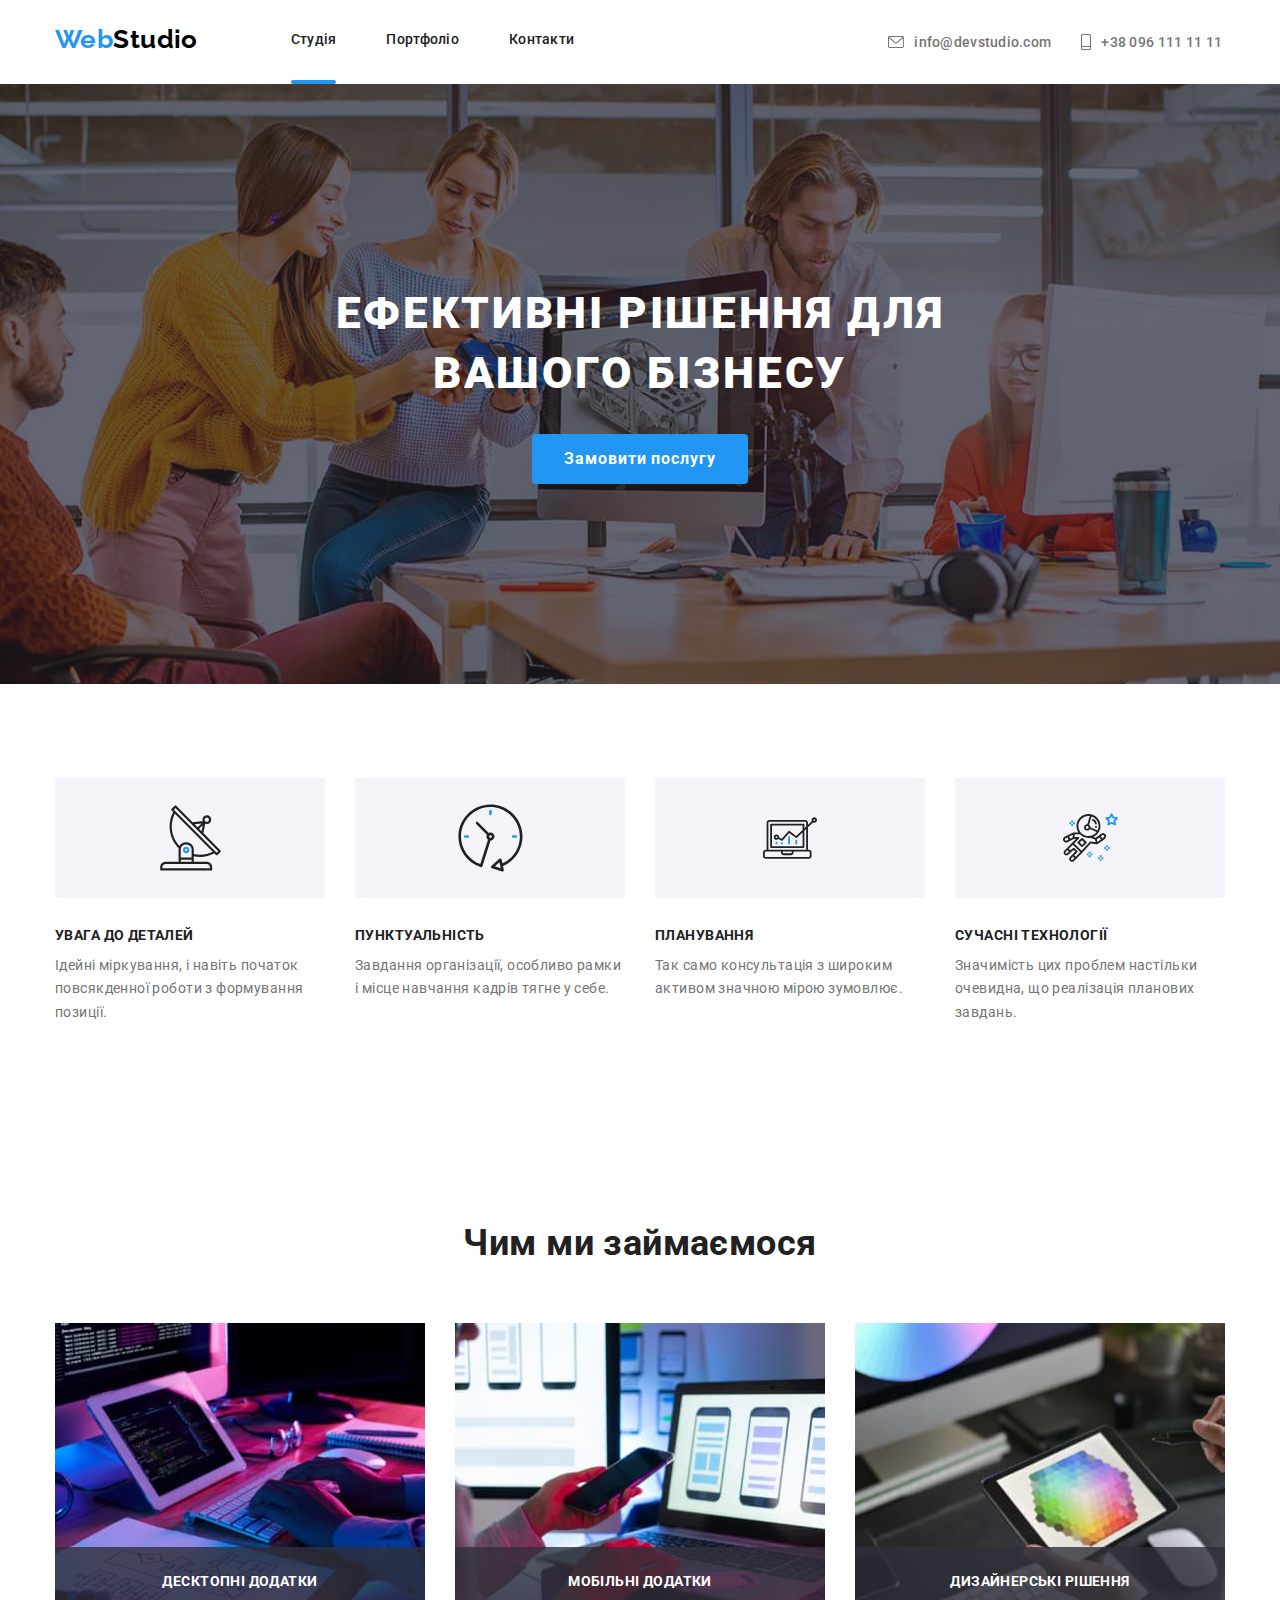
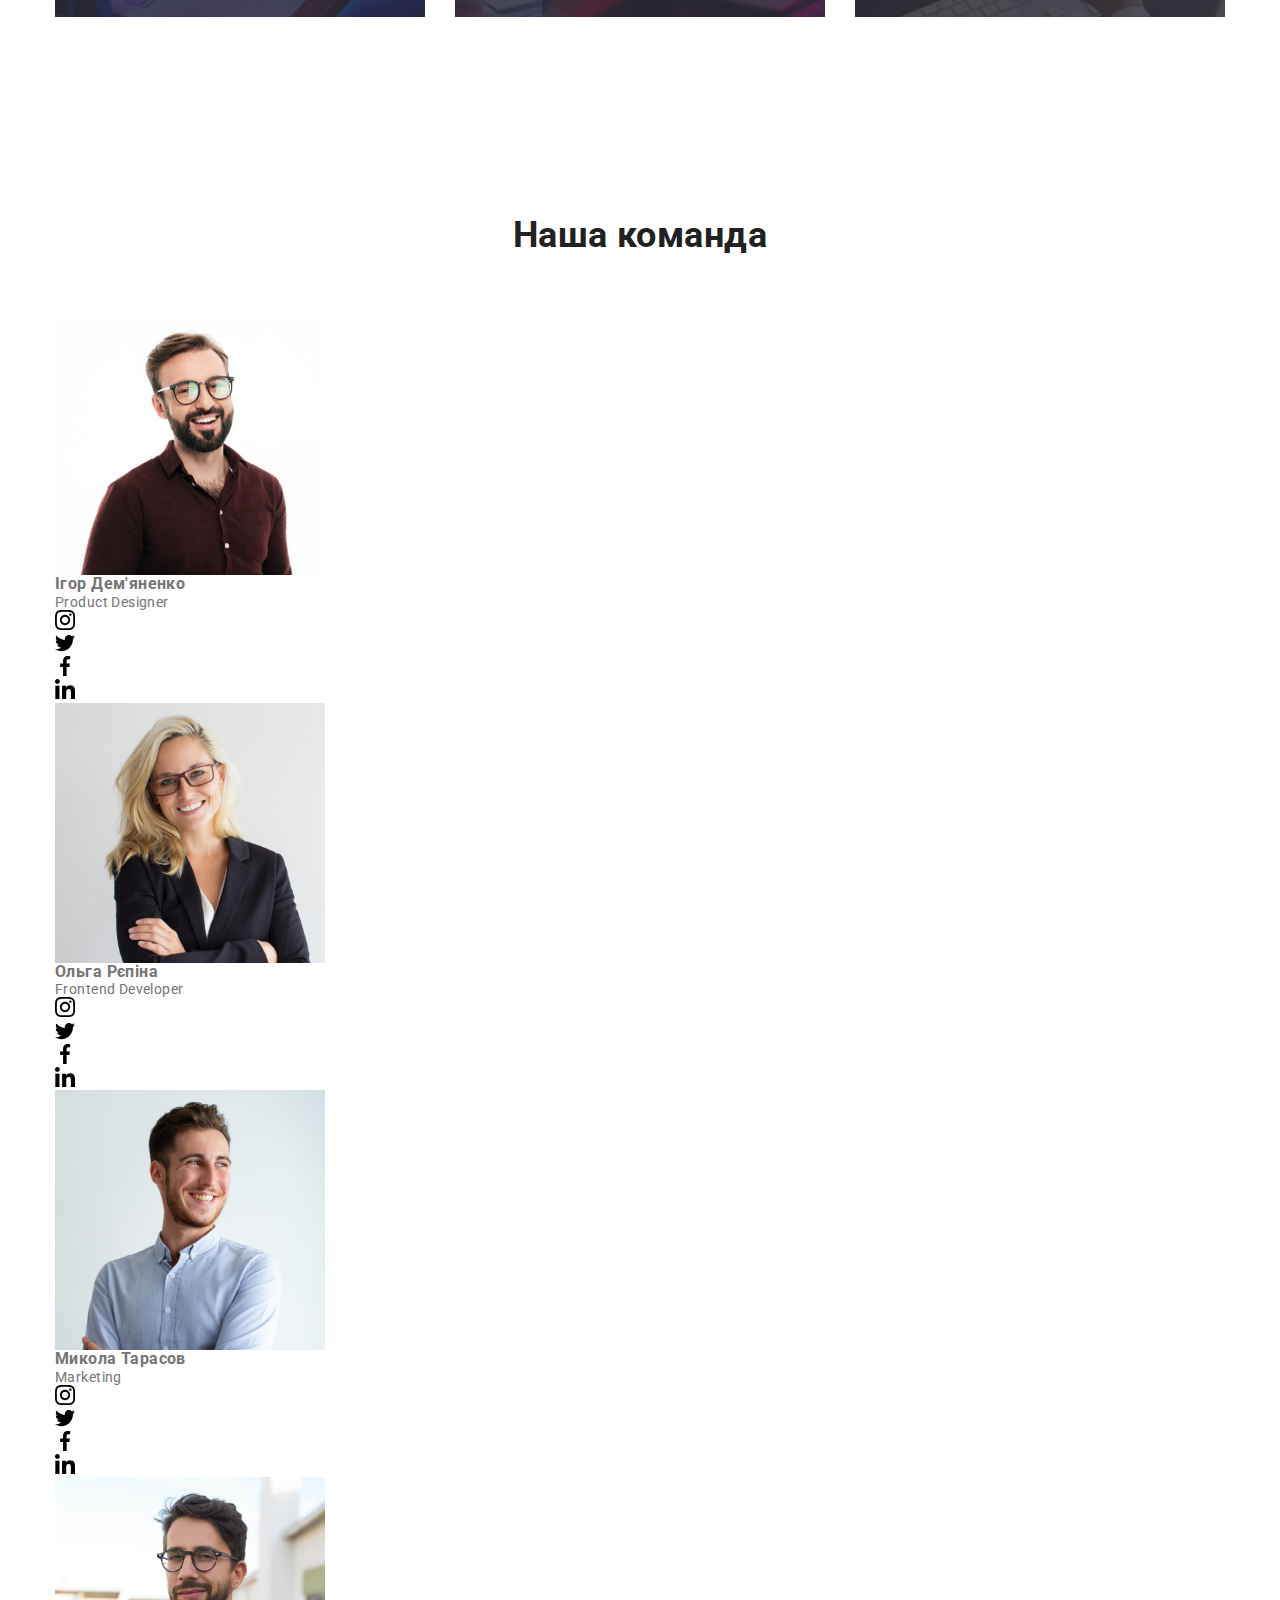
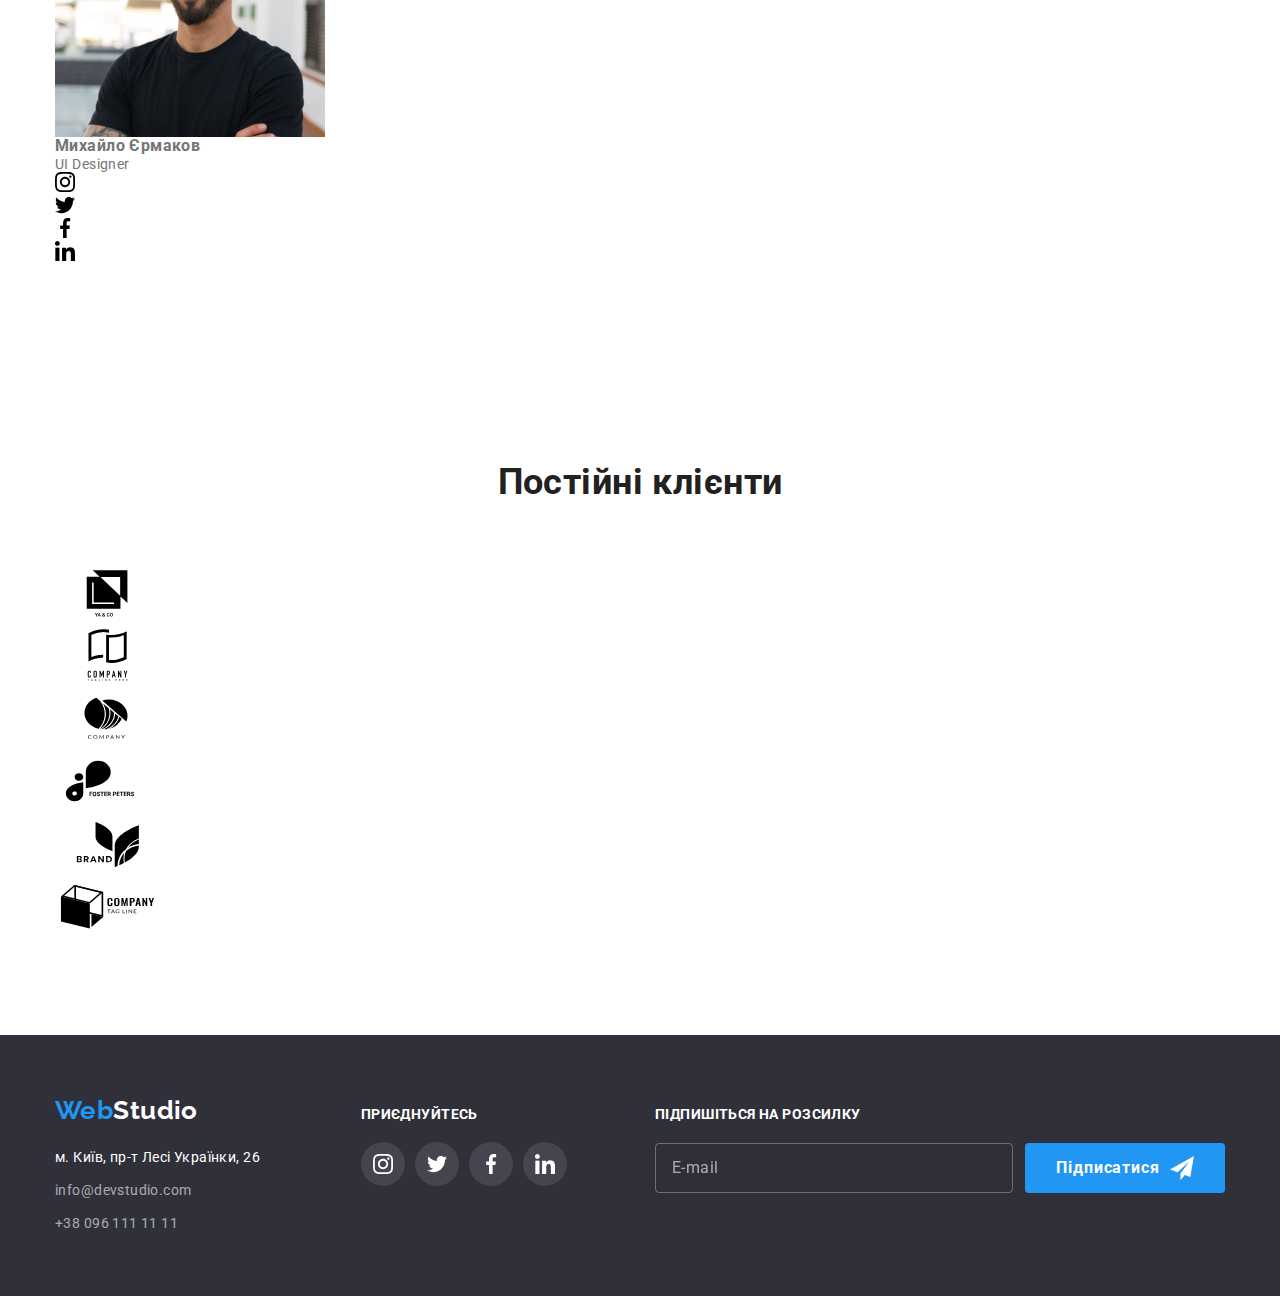
==== index.html @ 581c14e2 "Додає препроцесор" ====
<!DOCTYPE html>
<html lang="uk">
  <head>
    <meta charset="UTF-8" />
    <meta http-equiv="X-UA-Compatible" content="IE=edge" />
    <meta name="viewport" content="width=device-width, initial-scale=1.0" />
    <title>WebStudio</title>
    <link rel="preconnect" href="https://fonts.gstatic.com" crossorigin />
    <link
      href="https://fonts.googleapis.com/css2?family=Raleway:wght@700&family=Roboto:wght@400;500;700;900&display=swap"
      rel="stylesheet"
    />
    <link
      rel="stylesheet"
      href="https://cdnjs.cloudflare.com/ajax/libs/modern-normalize/1.1.0/modern-normalize.min.css"
    />
    <link rel="stylesheet" href="./css/styles.css" />
    <link rel="stylesheet" href="/css/main.min.css" >
  </head>
  <body>
    <header class="header">
      <div class="container header-container">
        <nav class="site-nav">
          <a href="./index.html" class="logo">Web<span class="logo-studio">Studio</span> </a>
          <ul class="site-nav-list">
            <li class="site-nav-item box-studio">
              <a href="./index.html" class="link nav-link current">Студія</a>
            </li>
            <li class="site-nav-item">
              <a href="./portfolio.html" class="link nav-link"> Портфоліо </a>
            </li>
            <li class="site-nav-item">
              <a href="" class="link nav-link"> Контакти </a>
            </li>
          </ul>
        </nav>
        <div class="contacts">
          <a href="mailto:nfo@devstudio.com" class="link contacts-link">
            <svg class="contacts-icon" width="16" height="12">
              <use href="./img/symbol-defs.svg#icon-envelope"></use>
            </svg>
            info@devstudio.com
          </a>

          <a href="tel:+380961111111" class="link contacts-link">
            <svg class="contacts-icon" width="10" height="16">
              <use href="./img/symbol-defs.svg#icon-Vector"></use>
            </svg>
            +38 096 111 11 11
          </a>
        </div>
      </div>
    </header>
    <main>
      <!-- Головна інформація -->

      <section class="hero">
        <div class="container">
          <h1 class="hero-title">Ефективні рішення для вашого бізнесу</h1>
          <button class="hero-button" data-modal-open type="button">Замовити послугу</button>
        </div>
        <!-- Наші цінності -->
      </section>

      <section class="section">
        <div class="container">
          <h2 class="visually-hidden">Наші цінності</h2>
          <ul class="values-list">
            <li class="values-item">
              <div class="values-fon">
                <svg class="values-icon" width="65" height="70">
                  <use href="./img/symbol-defs.svg#icon-antenna"></use>
                </svg>
              </div>
              <h3 class="section-title-values">УВАГА ДО ДЕТАЛЕЙ</h3>
              <p class="section-text-values">
                Ідейні міркування, і навіть початок повсякденної роботи з формування позиції.
              </p>
            </li>

            <li class="values-item">
              <div class="values-fon">
                <svg class="values-icon" width="67" height="70">
                  <use href="./img/symbol-defs.svg#icon-clock"></use>
                </svg>
              </div>
              <h3 class="section-title-values">ПУНКТУАЛЬНІСТЬ</h3>
              <p class="section-text-values">
                Завдання організації, особливо рамки і місце навчання кадрів тягне у себе.
              </p>
            </li>

            <li class="values-item">
              <div class="values-fon">
                <svg class="values-icon" width="70" height="54">
                  <use href="./img/symbol-defs.svg#icon-diagram"></use>
                </svg>
              </div>

              <h3 class="section-title-values">ПЛАНУВАННЯ</h3>
              <p class="section-text-values">
                Так само консультація з широким активом значною мірою зумовлює.
              </p>
            </li>
            <li class="values-item">
              <div class="values-fon">
                <svg class="values-icon" width="55" height="67">
                  <use href="./img/symbol-defs.svg#icon-astronaut"></use>
                </svg>
              </div>
              <h3 class="section-title-values">СУЧАСНІ ТЕХНОЛОГІЇ</h3>
              <p class="section-text-values">
                Значимість цих проблем настільки очевидна, що реалізація планових завдань.
              </p>
            </li>
          </ul>
        </div>

        <!-- Чим ми займаємось -->
      </section>
      <section class="section section-projects">
        <div class="container">
          <h2 class="section-title">Чим ми займаємося</h2>
          <ul class="list projects-list">
            <li class="projects-item">
              <div class="box-projects">
                <img src="./img/websites.jpg" alt="Створення веб сайтів" width="370" height="294" />

                <p class="box-item">Десктопні додатки</p>
              </div>
            </li>
            <li class="projects-item box-mobil-list">
              <div class="box-projects">
                <img
                  src="./img/applications.jpg"
                  alt="Створення мобільних додатків"
                  width="370"
                  height="294"
                />
                <p class="box-item">Мобільні додатки</p>
              </div>
            </li>
            <li class="projects-item">
              <div class="box-projects">
                <img src="./img/games.jpg" alt="Створення ігор" width="370" height="294" />

                <p class="box-item">Дизайнерські рішення</p>
              </div>
            </li>
          </ul>
        </div>
      </section>
      <!-- Наша команда -->
      <section class="section section-people">
        <div class="container">
          <h2 class="section-title">Наша команда</h2>
          <ul class="people-list">
            <li class="people-item">
              <img src="./img/id.jpg" alt="Ігор Дем'яненко" width="270" height="260" />
              <div class="people">
                <h3 class="section-people-title">Ігор Дем'яненко</h3>
                <p lang="en" class="section-people-text">Product Designer</p>
                <ul class="people-soc-list">
                  <li class="people-soc-item">
                    <a class="people-soc-link" href="">
                      <svg class="people-soc-icon" width="20" height="20">
                        <use href="./img/symbol-defs.svg#icon-instagram"></use>
                      </svg>
                    </a>
                  </li>
                  <li class="people-soc-item">
                    <a class="people-soc-link" href="">
                      <svg class="people-soc-icon" width="20" height="20">
                        <use href="./img/symbol-defs.svg#icon-twitter"></use>
                      </svg>
                    </a>
                  </li>
                  <li class="people-soc-item">
                    <a class="people-soc-link" href="">
                      <svg class="people-soc-icon" width="20" height="20">
                        <use href="./img/symbol-defs.svg#icon-facebook"></use>
                      </svg>
                    </a>
                  </li>
                  <li class="people-soc-item">
                    <a class="people-soc-link" href="">
                      <svg class="people-soc-icon" width="20" height="20">
                        <use href="./img/symbol-defs.svg#icon-linkedin"></use>
                      </svg>
                    </a>
                  </li>
                </ul>
              </div>
            </li>
            <li class="people-item">
              <img src="./img/or.jpg" alt="Ольга Рєпіна" width="270" height="260" />
              <div class="people">
                <h3 class="section-people-title">Ольга Рєпіна</h3>
                <p lang="en" class="section-people-text">Frontend Developer</p>
                <ul class="people-soc-list">
                  <li class="people-soc-item">
                    <a class="people-soc-link" href="">
                      <svg class="people-soc-icon" width="20" height="20">
                        <use href="./img/symbol-defs.svg#icon-instagram"></use>
                      </svg>
                    </a>
                  </li>
                  <li class="people-soc-item">
                    <a class="people-soc-link" href="">
                      <svg class="people-soc-icon" width="20" height="20">
                        <use href="./img/symbol-defs.svg#icon-twitter"></use>
                      </svg>
                    </a>
                  </li>
                  <li class="people-soc-item">
                    <a class="people-soc-link" href="">
                      <svg class="people-soc-icon" width="20" height="20">
                        <use href="./img/symbol-defs.svg#icon-facebook"></use>
                      </svg>
                    </a>
                  </li>
                  <li class="people-soc-item">
                    <a class="people-soc-link" href="">
                      <svg class="people-soc-icon" width="20" height="20">
                        <use href="./img/symbol-defs.svg#icon-linkedin"></use>
                      </svg>
                    </a>
                  </li>
                </ul>
              </div>
            </li>
            <li class="people-item">
              <img src="./img/mt.jpg" alt=" Микола Тарасов" width="270" height="260" />

              <div class="people">
                <h3 class="section-people-title">Микола Тарасов</h3>

                <p lang="en" class="section-people-text">Marketing</p>
                <ul class="people-soc-list">
                  <li class="people-soc-item">
                    <a class="people-soc-link" href="">
                      <svg class="people-soc-icon" width="20" height="20">
                        <use href="./img/symbol-defs.svg#icon-instagram"></use>
                      </svg>
                    </a>
                  </li>
                  <li class="people-soc-item">
                    <a class="people-soc-link" href="">
                      <svg class="people-soc-icon" width="20" height="20">
                        <use href="./img/symbol-defs.svg#icon-twitter"></use>
                      </svg>
                    </a>
                  </li>
                  <li class="people-soc-item">
                    <a class="people-soc-link" href="">
                      <svg class="people-soc-icon" width="20" height="20">
                        <use href="./img/symbol-defs.svg#icon-facebook"></use>
                      </svg>
                    </a>
                  </li>
                  <li class="people-soc-item">
                    <a class="people-soc-link" href="">
                      <svg class="people-soc-icon" width="20" height="20">
                        <use href="./img/symbol-defs.svg#icon-linkedin"></use>
                      </svg>
                    </a>
                  </li>
                </ul>
              </div>
            </li>
            <li class="people-item">
              <img src="./img/me.jpg" alt="Михайло Єрмаков" width="270" height="260" />

              <div class="people">
                <h3 class="section-people-title">Михайло Єрмаков</h3>
                <p lang="en" class="section-people-text">UI Designer</p>
                <ul class="people-soc-list">
                  <li class="people-soc-item">
                    <a class="people-soc-link" href="">
                      <svg class="people-soc-icon" width="20" height="20">
                        <use href="./img/symbol-defs.svg#icon-instagram"></use>
                      </svg>
                    </a>
                  </li>
                  <li class="people-soc-item">
                    <a class="people-soc-link" href="">
                      <svg class="people-soc-icon" width="20" height="20">
                        <use href="./img/symbol-defs.svg#icon-twitter"></use>
                      </svg>
                    </a>
                  </li>
                  <li class="people-soc-item">
                    <a class="people-soc-link" href="">
                      <svg class="people-soc-icon" width="20" height="20">
                        <use href="./img/symbol-defs.svg#icon-facebook"></use>
                      </svg>
                    </a>
                  </li>
                  <li class="people-soc-item">
                    <a class="people-soc-link" href="">
                      <svg class="people-soc-icon" width="20" height="20">
                        <use href="./img/symbol-defs.svg#icon-linkedin"></use>
                      </svg>
                    </a>
                  </li>
                </ul>
              </div>
            </li>
          </ul>
        </div>
      </section>
      <!-- Постійні клієнти -->
      <section class="section">
        <div class="container">
          <h2 class="section-title">Постійні клієнти</h2>
          <ul class="clients-list">
            <li class="clients-item">
              <a class="clients-link" href="">
                <svg class="clients-icon" width="106" height="60">
                  <use href="./img/symbol-defs.svg#icon-Logo1"></use>
                </svg>
              </a>
            </li>
            <li class="clients-item">
              <a class="clients-link" href="">
                <svg class="clients-icon" width="106" height="60">
                  <use href="./img/symbol-defs.svg#icon-Logo2"></use>
                </svg>
              </a>
            </li>
            <li>
              <a class="clients-link" href="">
                <svg class="clients-icon" width="106" height="60">
                  <use href="./img/symbol-defs.svg#icon-Logo3"></use>
                </svg>
              </a>
            </li>
            <li class="clients-item">
              <a class="clients-link" href="">
                <svg class="clients-icon" width="106" height="60">
                  <use href="./img/symbol-defs.svg#icon-Logo4"></use>
                </svg>
              </a>
            </li>
            <li class="clients-item">
              <a class="clients-link" href="">
                <svg class="clients-icon" width="106" height="60">
                  <use href="./img/symbol-defs.svg#icon-Logo5"></use>
                </svg>
              </a>
            </li>
            <li class="clients-item">
              <a class="clients-link" href="">
                <svg class="clients-icon" width="106" height="60">
                  <use href="./img/symbol-defs.svg#icon-Logo6"></use>
                </svg>
              </a>
            </li>
          </ul>
        </div>
      </section>
    </main>
    <!-- Footer -->
    <footer class="footer">
      <div class="container footer-container">
        <div>
          <a href="./index.html" class="logo">Web<span class="logo-studio-footer">Studio</span> </a>
          <address>
            <ul class="footer-list">
              <li class="footer-item">
                <a
                  href="https://goo.gl/maps/mxEAeYwfuTcGivA26"
                  target="_blank"
                  rel="noopener nofollow"
                  class="link-address"
                >
                  м. Київ, пр-т Лесі Українки, 26
                </a>
              </li>
              <li class="footer-contacts footer-item">
                <a href="mailto:nfo@devstudio.com" class="link-contacts"> info@devstudio.com </a>
              </li>

              <li class="footer-item">
                <a href="tel:+380961111111" class="link-contacts"> +38 096 111 11 11</a>
              </li>
            </ul>
          </address>
        </div>
        <div class="footer-soc-container">
          <p class="foter-soc-title">приєднуйтесь</p>
          <ul class="footer-soc-list">
            <li class="footer-soc-item">
              <a class="footer-soc-link" href="">
                <svg class="footer-soc-icon" width="20" height="20">
                  <use href="./img/symbol-defs.svg#icon-instagram"></use>
                </svg>
              </a>
            </li>
            <li class="footer-soc-item">
              <a class="footer-soc-link" href="">
                <svg class="footer-soc-icon" width="20" height="20">
                  <use href="./img/symbol-defs.svg#icon-twitter"></use>
                </svg>
              </a>
            </li>
            <li class="footer-soc-item">
              <a class="footer-soc-link" href="">
                <svg class="footer-soc-icon" width="20" height="20">
                  <use href="./img/symbol-defs.svg#icon-facebook"></use>
                </svg>
              </a>
            </li>
            <li class="footer-soc-item">
              <a class="footer-soc-link" href="">
                <svg class="footer-soc-icon" width="20" height="20">
                  <use href="./img/symbol-defs.svg#icon-linkedin"></use>
                </svg>
              </a>
            </li>
          </ul>
        </div>
        <div class="subscription-box">
          <p class="subscription-item">Підпишіться на розсилку</p>

          <form class="online-form">
            <input
              type="text"
              class="online-input colortext"
              name="subscription"
              placeholder="E-mail"
              required
            />
            <button type="submit" class="online-btn">
              Підписатися
              <svg class="subscription-icone" width="24" height="24">
                <use href="./img/symbol-defs.svg#icon-send"></use>
              </svg>
            </button>
          </form>
        </div>
      </div>
    </footer>
    <!-- Модальне вікно -->
    <div class="backdrop is-hidden" data-modal>
      <div class="modal">
        <p class="modal-titel">Залиште свої дані, ми вам передзвонимо</p>
        <button type="button" class="modal-btn" data-modal-close>
          <svg class="modal-icone" width="18" height="18">
            <use href="./img/symbol-defs.svg#icon-close"></use>
          </svg>
        </button>

        <form class="form">
          <div class="form-field">
            <label for="name" class="form-lable"> Ім'я</label>
            <div class="input-wrap">
              <input type="text" class="form-input" name="name" id="name" required />
              <svg class="form-icone" width="18" height="18">
                <use href="./img/symbol-defs.svg#icon-person-black"></use>
              </svg>
            </div>
          </div>
          <div class="form-field">
            <label for="tel" class="form-lable"> Телефон</label>
            <div class="input-wrap">
              <input type="tel" class="form-input" name="tel" id="tel" required />
              <svg class="form-icone" width="18" height="18">
                <use href="./img/symbol-defs.svg#icon-phone-black"></use>
              </svg>
            </div>
          </div>
          <div class="form-field">
            <label for="email" class="form-lable"> Пошта </label>
            <div class="input-wrap">
              <svg class="form-icone" width="18" height="18">
                <use href="./img/symbol-defs.svg#icon-email-black-18dp"></use>
              </svg>
              <input type="email" class="form-input" name="email" id="email" required />
            </div>
          </div>
          <div class="form-field form-comment">
            <label for="comment" class="form-lable"> Коментар</label>
            <textarea name="comment" placeholder="Введіть текст" class="text-box"></textarea>
          </div>

          <div class="checkbox-consent">
            <input
              type="checkbox"
              name=" "
              value="true"
              id="mailing-list"
              class="input-chek visually-hidden"
              required
            />

            <label for="mailing-list" class="chek-text">
              <span>
                <svg width="18" height="18">
                  <use href="./img/symbol-defs.svg#icon-chek"></use>
                </svg>
              </span>
              <p>
                Погоджуюся з розсилкою та приймаю
                <a href="" class="agreement-link"> Умови договору </a>
              </p>
              <p></p
            ></label>
          </div>
          <button type="submit" class="send-button">Відправити</button>
        </form>
      </div>
    </div>
    <script src="./js/modal.js"></script>
  </body>
</html>
---- css/styles.css ----
/* Колір основного тексту  #757575  */
/* Додатковий колір  тексту #212121 */
/* Білий #FFFFFF */
/* Акцент #2196F3 */
/* Додатковий колір фона  #2F303A*/
/*  */
:root {
  --primary-text-color: #757575;
  --title-text-color: #212121;
  --accent-text-color: #2196f3;
  --hero-text-color: #ffffff;
  --logo-studio-color: #000000;
  --primary-font-family: Roboto, sans-serif;
  --footer-contacts-color: rgba(255, 255, 255, 0.6);
  --logo-font-family: Raleway, sans-serif;
  --primery-background-color: #ffffff;
  --additional-background-color: #f5f4fa;
  --accent-background-color: #2f303a;
  --button-hero-background-color: #2196f3;
  --button-hero-focus-color: #188ceb;
  --button-background-color: #f5f4fa;
  --header-border-color: #ececec;
  --card-border-color: #eeeeee;
  --soc-link-color: #afb1b8;
  --clients-border: #afb1b8;
  --box-projects-color: rgba(47, 48, 58, 0.8);
  --modal-btn-border: rgba(0, 0, 0, 0.1);
  --time-function: 250ms cubic-bezier(0.4, 0, 0.2, 1);
}

p,
h1,
h2,
h3,
h4,
h5,
h6 {
  margin: 0px;
}

ul {
  margin: 0px;
  padding-left: 0px;
  list-style: none;
  color: inherit;
}
a {
  text-decoration: none;
}
button {
  cursor: pointer;
  display: block;
}
address {
  font-style: normal;
  margin-top: 20px;
}
body {
  background-color: var(--primery-background-color);
  color: var(--primary-text-color);
  font-family: var(--primary-font-family);
  font-size: 14px;
  letter-spacing: 0.03em;
}
img {
  max-width: 100%;
  display: block;
  height: auto;
  border-width: 0px;
}
.link {
  display: block;
  text-decoration: none;
}

.visually-hidden {
  position: absolute;
  white-space: nowrap;
  width: 1px;
  height: 1px;
  overflow: hidden;
  border: 0;
  padding: 0;
  clip: rect(0 0 0 0);
  clip-path: inset(50%);
  margin: -1px;
}
.container {
  padding-left: 15px;
  padding-right: 15px;
  width: 1200px;
  margin: 0 auto;
}
/* header */

/* Hero */

/* Наші цінності*/

/* Чим ми займаємось */
.section-projects {
  padding-top: 0px;
}
.section-title {
  margin-bottom: 50px;
  font-weight: 700;
  font-size: 36px;
  line-height: 1.67;
  text-align: center;

  color: var(--title-text-color);
}

.projects-list {
  display: flex;
  gap: 30px;
  justify-content: center;
}
.projects-item {
  width: calc(100%-60px) / 3;
}

.box-projects {
  position: relative;
}
.box-item {
  display: flex;
  justify-content: center;
  align-items: center;
  position: absolute;
  width: 100%;
  height: 70px;
  background-color: var(--box-projects-color);
  bottom: 0;
  font-weight: 700;
  line-height: 1.14;
  text-align: center;
  text-transform: uppercase;
  color: var(--hero-text-color);
}

/* Наша команда */


/*Постійні клієнти*/

/* Футер */
.footer {
  background-color: var(--accent-background-color);
  padding: 60px 0px;
}
.footer-container {
  display: flex;
  align-items: baseline;
}
/* .footer-list{
    } */
.logo-studio-footer {
  padding-right: 0px;
  font-family: var(--logo-font-family);
  font-weight: 700;
  font-size: 26px;
  line-height: 1.2;
  color: var(--hero-text-color);
}
.link-address {
  padding-right: 0px;
  margin-top: 20p;
  margin-bottom: 9px;
  font-weight: 400;
  font-size: 14px;
  line-height: 1.71;
  color: var(--hero-text-color);
  transition: var(--time-function);
}
.nav-list {
  margin-bottom: 60px;
}
.footer .link-address:hover,
.footer .link-address:focus {
  color: var(--accent-text-color);
}

.link-contacts {
  font-weight: 400;
  font-size: 14px;
  line-height: 1.71;

  color: var(--footer-contacts-color);
  transition: var(--time-function);
}
.link-contacts:last-child {
  margin-bottom: 0px;
}
.footer .link-contacts:hover,
.footer .link-contacts:focus {
  color: var(--accent-text-color);
}
.footer-item {
  display: block;
  margin-bottom: 9px;
}
.footer-item:last-child {
  margin-bottom: 0px;
}
.footer-soc-container {
  margin-left: 70px;
}
.foter-soc-title {
  font-size: 14px;
  font-weight: 700;
  letter-spacing: 0.03em;
  text-transform: uppercase;
  color: var(--hero-text-color);
  margin-bottom: 20px;
}
.footer-soc-list {
  display: flex;
  justify-content: center;
  gap: 10px;
}
.footer-soc-icon {
  fill: var(--hero-text-color);
}
.footer-soc-link {
  display: block;
  width: 44px;
  height: 44px;
  border-radius: 50px;
  display: flex;
  align-items: center;
  justify-content: center;
  background: rgba(255, 255, 255, 0.1);
  transition: var(--time-function);
}

.footer-soc-link:hover,
.footer-soc-link:focus {
  background-color: var(--accent-text-color);
}

.subscription-box {
  margin-left: auto;
}
.subscription-item {
  margin-bottom: 20px;
  font-family: 'Roboto';
  font-weight: 700;
  font-size: 14px;
  line-height: 1.14;
  letter-spacing: 0.03em;
  text-transform: uppercase;
  color: var(--hero-text-color);
}
.online-form {
  display: flex;
}
.online-input {
  width: 358px;
  height: 50px;
  border: 1px solid rgba(255, 255, 255, 0.3);
  filter: drop-shadow(0px 4px 4px rgba(0, 0, 0, 0.15));
  border-radius: 4px;
  background-color: transparent;
  margin-right: 12px;
  padding-left: 16px;
  transition: var(--time-function);
}
.online-input:focus {
  outline: none;
  border: 1px solid var(--button-hero-focus-color);
}
.colortext {
  color: var(--hero-text-color);
}
input::placeholder {
  font-family: 'Roboto';
  font-size: 16px;
  line-height: 1.25;
  letter-spacing: 0.03em;

  color: rgba(255, 255, 255, 0.6);
}
.online-btn {
  display: flex;
  align-items: center;
  justify-content: center;
  width: 200px;
  height: 50px;
  background-color: var(--button-hero-background-color);

  border-radius: 4px;
  border-style: none;
  font-family: 'Roboto';
  font-style: normal;
  font-weight: 700;
  font-size: 16px;
  line-height: 1.88;
  align-items: center;
  text-align: center;
  letter-spacing: 0.06em;

  color: var(--hero-text-color);
  transition: background-color box-shadow var(--time-function);
}
.online-btn:hover,
.online-btn:focus {
  background-color: var(--button-hero-focus-color);
  box-shadow: 0px 4px 4px rgba(0, 0, 0, 0.15);
}
.subscription-icone {
  fill: var(--hero-text-color);

  margin-left: 10px;
}
/* Портфоліо */
.header-portfolio {
  border-bottom: 1px solid var(--header-border-color);
}
.box-portfolio::after {
  display: block;
  content: '';
  width: 100%;
  height: 4px;
  background-color: var(--accent-text-color);
  border-radius: 2px;
}
.container-buttons {
  margin-bottom: 50px;
  display: flex;
  gap: 8px;
  justify-content: center;
}
.current {
  color: var(--accent-text-color);
}

.portfolio-btn {
  padding: 6px 22px;
  border-radius: 4px;
  border-style: none;

  font-family: inherit;
  font-weight: 500;
  font-size: 16px;
  line-height: 1.62;
  text-align: center;
  color: var(--title-text-color);
  background-color: var(--button-background-color);
  letter-spacing: 0.03em;
  transition: box-shadow var(--time-function), background-color var(--time-function),
    color var(--time-function);
}
.portfolio-btn:hover,
.portfolio-btn:focus {
  box-shadow: 0px 3px 1px rgba(0, 0, 0, 0.1), 0px 1px 2px rgba(0, 0, 0, 0.08),
    0px 2px 2px rgba(0, 0, 0, 0.12);
  background-color: var(--accent-text-color);
  color: var(--hero-text-color);
}
.section-portfolio .portfolio-btn:hover,
.section-portfolio .portfolio-btn:focus {
  background-color: var(--button-hero-focus-color);
  color: var(--hero-text-color);
}

.portfolio-list {
  display: flex;
  flex-wrap: wrap;
  gap: 30px;
}
.gallery-list {
  width: 370px;
}

.portfolio-card {
  padding: 20px 24px;
  border: 1px solid var(--card-border-color);
  border-top: 0px;
}
.card-link {
  display: block;
  transition: box-shadow var(--time-function);
}
.card-link:hover,
.card-link:focus {
  box-shadow: 0px 1px 1px rgba(0, 0, 0, 0.12), 0px 4px 4px rgba(0, 0, 0, 0.06),
    1px 4px 6px rgba(0, 0, 0, 0.16);
}

.portfolio-titel {
  font-weight: 700;
  font-size: 18px;
  line-height: 2;
  letter-spacing: 0.06em;
  color: var(--title-text-color);
}
.portfolio-item {
  margin-top: 4px;
  font-size: 16px;
  line-height: 1.88;
  color: var(--primary-text-color);
}

.gallery-top-text {
  position: absolute;
  top: 0;
  left: 0;
  width: 100%;
  height: 100%;
  padding: 63px 24px;
  background-color: rgba(33, 150, 243, 0.9);
  font-weight: 400;
  font-size: 18px;
  line-height: 1.56;
  color: var(--hero-text-color);
  transform: translateY(100%);
  transition: var(--time-function);
}
.box-gallery {
  position: relative;
  overflow: hidden;
}
.card-link:hover .gallery-top-text,
.card-link:focus .gallery-top-text {
  transform: translateY(0%);
}
/* Модальне вікно */

.backdrop {
  width: 100%;
  height: 100%;
  position: fixed;
  top: 0px;
  background-color: rgba(0, 0, 0, 0.2);
  transition: opacity 300ms linear, visibility 300ms linear;
}
.modal {
  width: 528px;
  height: 581px;
  background-color: #ffffff;
  position: absolute;
  top: 50%;
  left: 50%;
  padding: 40px;
  transform: translate(-50%, -50%) scaleY(1);
  transition: transform var(--time-function);
  background: #ffffff;
  box-shadow: 0px 1px 3px rgba(0, 0, 0, 0.12), 0px 1px 1px rgba(0, 0, 0, 0.14),
    0px 2px 1px rgba(0, 0, 0, 0.2);
  border-radius: 4px;
}
.backdrop.is-hidden .modal {
  transform: translate(-50%, -50%) scaleY(0);
}
.modal-btn {
  width: 30px;
  height: 30px;
  padding: 0;
  border: 1px solid var(--modal-btn-border);
  border-radius: 50%;
  background-color: transparent;
  position: absolute;
  top: 8px;
  right: 8px;
  display: flex;
  align-items: center;
  justify-content: center;
  transition: color var(--time-function), border-color var(--time-function);
}
.modal-btn:hover,
.modal-btn:focus {
  border: 1px solid var(--button-hero-focus-color);
  color: var(--button-hero-focus-color);
}

.modal-icone {
  fill: currentColor;
}

.is-hidden {
  opacity: 0;
  visibility: hidden;
  pointer-events: none;
}
.modal-titel {
  padding-bottom: 12px;

  font-family: 'Roboto';
  font-weight: 700;
  font-size: 20px;
  line-height: 1.15;
  text-align: center;
  letter-spacing: 0.03em;

  color: var(--title-text-color);
}
.form {
  width: 100%;
  height: 100%;
}
.form-lable {
  display: block;
  margin-bottom: 4px;
  font-family: 'Roboto';
  font-size: 12px;
  line-height: 1.17;
  letter-spacing: 0.01em;

  color: var(--primary-text-color);
}
.form-field {
  margin-bottom: 10px;
}
.form-icone {
  position: absolute;
  top: 50%;
  transform: translateY(-50%);
  fill: var(--logo-studio-color);
  left: 15px;
  transition: var(--time-function);
}
.input-wrap:focus-within > .form-icone {
  fill: var(--button-hero-background-color);
}
.form-input:focus {
  outline: none;
  border: 1px solid var(--button-hero-focus-color);
}

.input-wrap {
  position: relative;
}

.form-input {
  display: block;
  padding-left: 42px;
  width: 100%;
  height: 40px;
  border: 1px solid rgba(33, 33, 33, 0.2);
  border-radius: 4px;
  transition: var(--time-function);
}
.form-comment {
  margin-bottom: 20px;
}
.text-box {
  width: 100%;
  height: 120px;
  padding: 12px 16px;
  border: 1px solid rgba(33, 33, 33, 0.2);
  border-radius: 4px;
  resize: none;
  outline: none;
  transition: var(--time-function);
}
.text-box:focus {
  border-color: var(--button-hero-focus-color);
}
textarea::placeholder {
  font-family: 'Roboto';
  font-weight: 400;
  font-size: 12px;
  line-height: 1.7;
  letter-spacing: 0.01em;
  color: rgba(117, 117, 117, 0.5);
}

.send-button {
  min-width: 200px;
  padding-top: 10px;
  padding-bottom: 10px;
  margin-top: 30px;
  margin-left: auto;
  margin-right: auto;
  border: none;
  font-family: 'Roboto';
  font-style: normal;
  font-weight: 700;
  font-size: 16px;
  line-height: 1.9;
  text-align: center;
  letter-spacing: 0.06em;

  color: var(--hero-text-color);

  background: var(--button-hero-background-color);

  border-radius: 4px;
  transition: box-shadow, background-color var(--time-function);
}
.send-button:hover,
.send-button:focus {
  background-color: var(--button-hero-focus-color);
  box-shadow: 0px 4px 4px rgba(0, 0, 0, 0.15);
}
.input-chek:checked + .chek-text span {
  background-color: var(--button-hero-focus-color);
  border-color: transparent;
  fill: var(--hero-text-color);
}
.chek-text {
  display: flex;
  align-items: center;
  justify-content: center;
  font-family: 'Roboto';
  font-weight: 400;
  font-size: 14px;
  line-height: 24px;

  letter-spacing: 0.03em;

  color: var(--primary-text-color);
  transition: var(--time-function);
}
.chek-text span {
  margin-right: 8px;
  width: 16px;
  height: 15px;
  border: 2px solid var(--logo-studio-color);
  border-radius: 4px;
  display: flex;
  align-items: center;
  justify-content: center;
  fill: transparent;
}

.agreement-link {
  line-height: 1.7;
  letter-spacing: 0.03em;
  color: var(--accent-text-color);
  text-decoration-line: underline;
}
---- css/main.min.css ----
.header-container{display:flex;align-items:center}
.logo{margin-top:24px;
    margin-bottom:25px;font-family:Raleway,var(--logo-font-family);font-weight:700;font-size:26px;line-height:1.2;color:var(--accent-text-color);margin-right:93px}
    .logo-studio{font-family:var(--logo-font-family);font-weight:700;font-size:26px;line-height:1.2;color:var(--logo-studio-color)}.site-nav-item{margin-right:50px}.site-nav-item:last-child{margin-right:314px}.site-nav{display:flex}
    .site-nav-list{display:flex}
    .nav-link{padding-top:32px;padding-bottom:32px;font-weight:500;line-height:1.14;letter-spacing:.02em;color:var(--title-text-color);transition:color var(--time-function)}.site-nav .nav-link:hover,.site-nav .nav-link:focus{color:var(--accent-text-color)}.box-studio::after{display:block;content:"";width:100%;height:4px;background-color:var(--accent-text-color);border-radius:2px}.contacts{display:flex}.contacts-icon{margin-right:10px;fill:currentColor}.contacts-link{display:flex;justify-content:center;margin-right:30px;align-items:center;transition:var(--time-function);font-weight:500;font-size:14px;line-height:1.2;letter-spacing:.02em;color:var(--primary-text-color)}
    .contacts-link:last-child{margin-right:0px}.contacts .contacts-link:hover,.contacts .contacts-link:focus{color:var(--accent-text-color)}
    .section{padding-top:94px;padding-bottom:94px}.hero{background-color:var(--accent-background-color);
        background-image:linear-gradient(rgba(47, 48, 58, 0.4), rgba(47, 48, 58, 0.4)),url(../img/fon.jpg);max-width:1600px;background-repeat:no-repeat;background-position:center;background-size:cover;padding-top:200px;padding-bottom:200px;text-align:center;margin-left:auto;margin-right:auto}.hero-title{color:var(--hero-text-color);font-weight:900;font-size:44px;line-height:1.36;letter-spacing:.06em;text-transform:uppercase;margin-bottom:30px;width:696px;margin-left:auto;margin-right:auto}.hero-button{font-family:inherit;font-weight:700;font-size:16px;line-height:1.88;letter-spacing:.06em;color:var(--hero-text-color);background-color:var(--button-hero-background-color);border-radius:4px;padding:10px 32px;text-align:center;min-width:216px;border:0px;margin-left:auto;margin-right:auto;transition:background-color var(--time-function)}.hero .hero-button:hover,.hero .hero-button:focus{background-color:var(--button-hero-focus-color);color:var(--hero-text-color)}.values-list{display:flex;gap:30px;justify-content:center}.values-item{width:270px}.values-fon{width:270px;height:120px;background-color:#f5f4fa;display:flex;margin-bottom:30px;display:flex;align-items:center;justify-content:center}.section-title-values{margin-bottom:10px;font-weight:700;line-height:1.14;color:var(--title-text-color);font-size:14px;display:flex}.section-text-values{line-height:1.7}
    /*# sourceMappingURL=main.min.css.map */
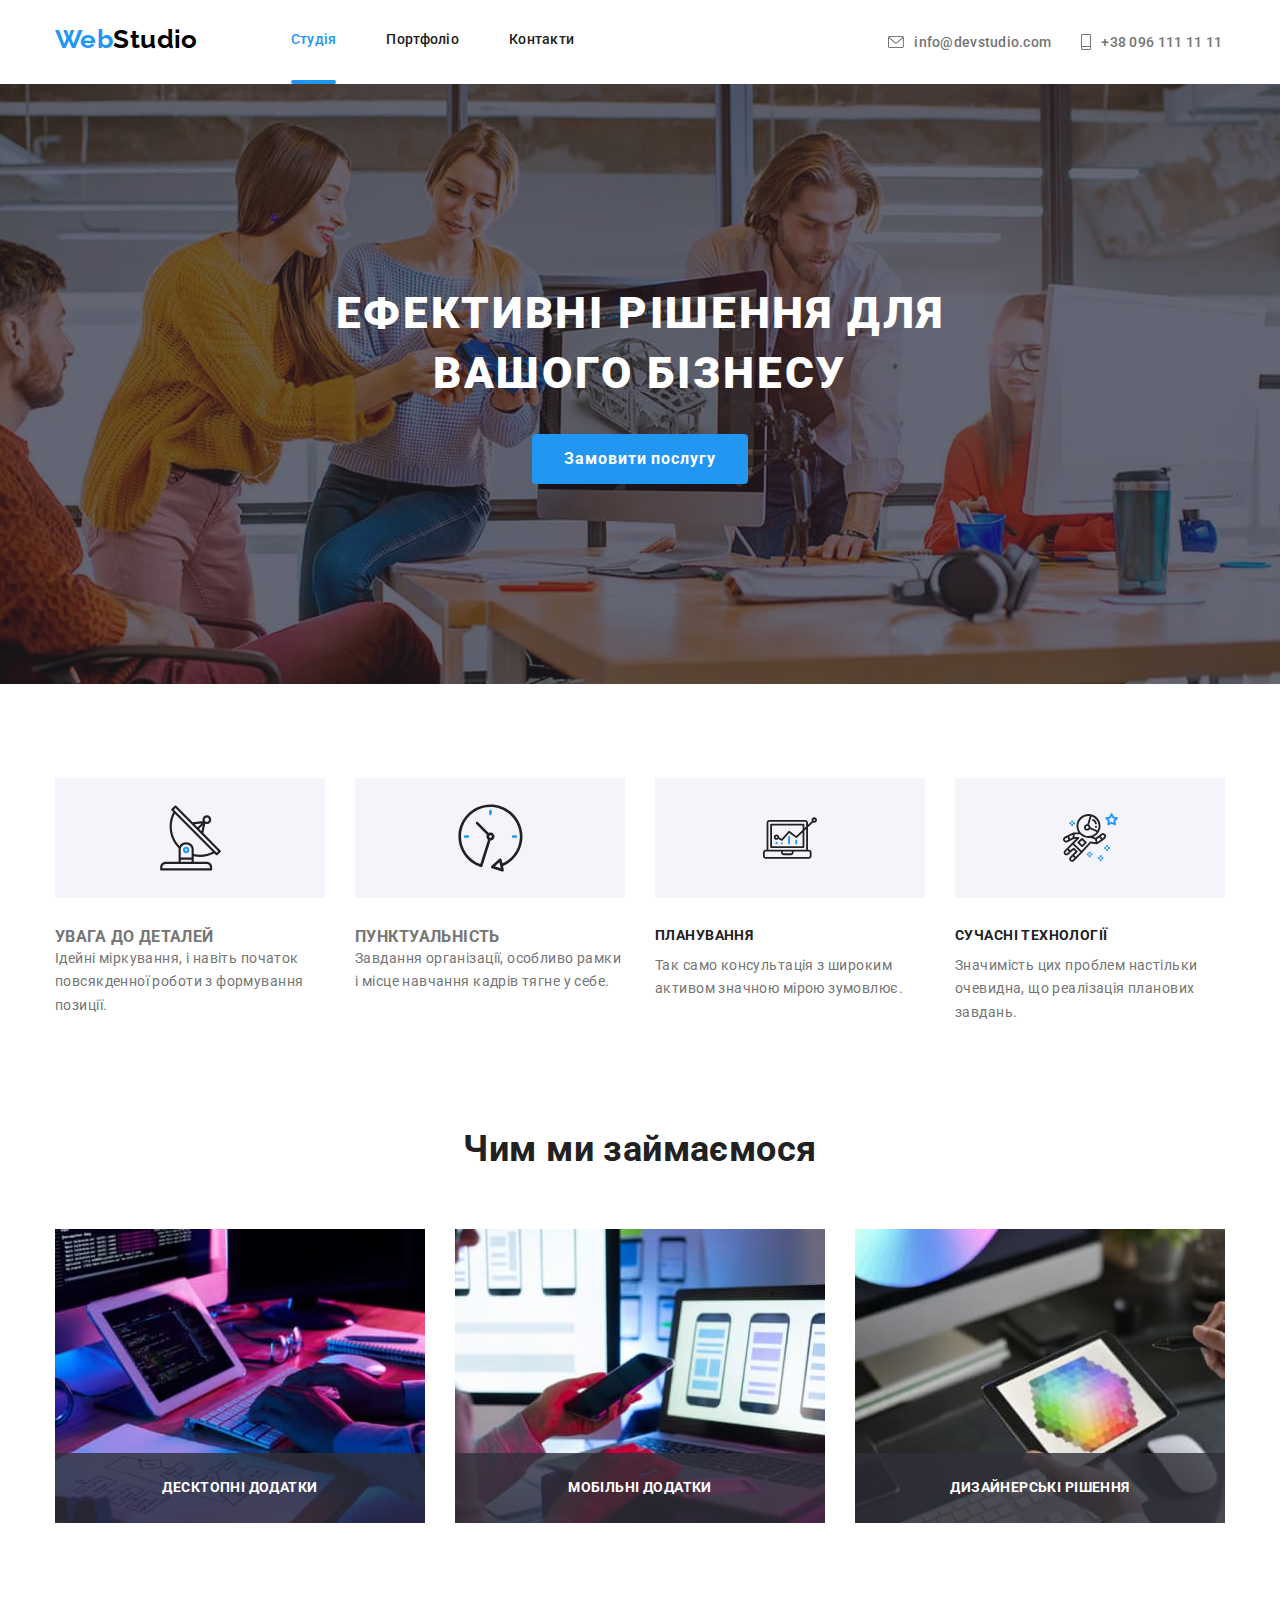
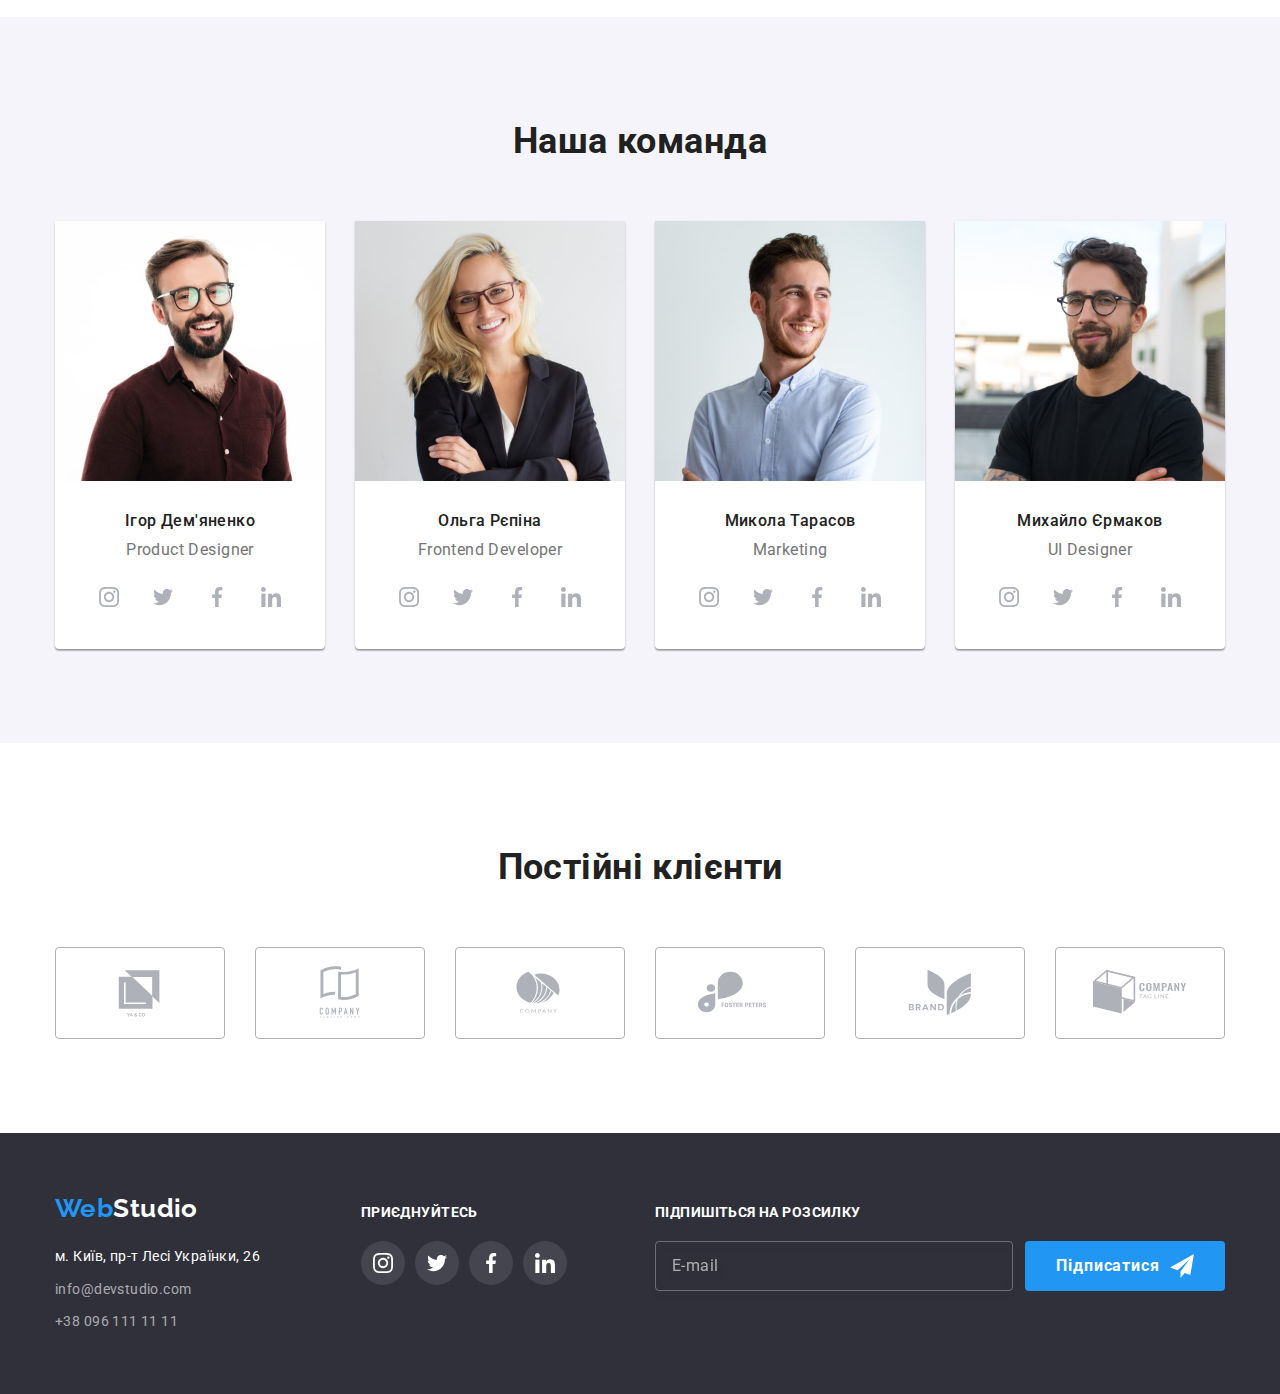
==== commit b359487d: "Додає БЕМ" ====
--- a/index.html
+++ b/index.html
@@ -20,30 +20,30 @@
   <body>
     <header class="header">
       <div class="container header-container">
-        <nav class="site-nav">
+        <nav class="nav">
           <a href="./index.html" class="logo">Web<span class="logo-studio">Studio</span> </a>
-          <ul class="site-nav-list">
-            <li class="site-nav-item box-studio">
-              <a href="./index.html" class="link nav-link current">Студія</a>
-            </li>
-            <li class="site-nav-item">
-              <a href="./portfolio.html" class="link nav-link"> Портфоліо </a>
-            </li>
-            <li class="site-nav-item">
-              <a href="" class="link nav-link"> Контакти </a>
+          <ul class="nav__list">
+            <li class="nav__item box-studio">
+              <a href="./index.html" class="link nav__link current">Студія</a>
+            </li>
+            <li class="nav__item">
+              <a href="./portfolio.html" class="link nav__link"> Портфоліо </a>
+            </li>
+            <li class="nav__item">
+              <a href="" class="link nav__link"> Контакти </a>
             </li>
           </ul>
         </nav>
         <div class="contacts">
-          <a href="mailto:nfo@devstudio.com" class="link contacts-link">
-            <svg class="contacts-icon" width="16" height="12">
+          <a href="mailto:nfo@devstudio.com" class="link contacts__link">
+            <svg class="contacts__icon" width="16" height="12">
               <use href="./img/symbol-defs.svg#icon-envelope"></use>
             </svg>
             info@devstudio.com
           </a>
 
-          <a href="tel:+380961111111" class="link contacts-link">
-            <svg class="contacts-icon" width="10" height="16">
+          <a href="tel:+380961111111" class="link contacts__link">
+            <svg class="contacts__icon" width="10" height="16">
               <use href="./img/symbol-defs.svg#icon-Vector"></use>
             </svg>
             +38 096 111 11 11
@@ -65,51 +65,51 @@
       <section class="section">
         <div class="container">
           <h2 class="visually-hidden">Наші цінності</h2>
-          <ul class="values-list">
-            <li class="values-item">
-              <div class="values-fon">
-                <svg class="values-icon" width="65" height="70">
+          <ul class="values">
+            <li class="values__item">
+              <div class="values__fon">
+                <svg class="values__icon" width="65" height="70">
                   <use href="./img/symbol-defs.svg#icon-antenna"></use>
                 </svg>
               </div>
-              <h3 class="section-title-values">УВАГА ДО ДЕТАЛЕЙ</h3>
-              <p class="section-text-values">
+              <h3 class="values__title">УВАГА ДО ДЕТАЛЕЙ</h3>
+              <p class="values__text">
                 Ідейні міркування, і навіть початок повсякденної роботи з формування позиції.
               </p>
             </li>
 
-            <li class="values-item">
-              <div class="values-fon">
-                <svg class="values-icon" width="67" height="70">
+            <li class="values__item">
+              <div class="values__fon">
+                <svg class="values__icon" width="67" height="70">
                   <use href="./img/symbol-defs.svg#icon-clock"></use>
                 </svg>
               </div>
-              <h3 class="section-title-values">ПУНКТУАЛЬНІСТЬ</h3>
-              <p class="section-text-values">
+              <h3 class="values__title">ПУНКТУАЛЬНІСТЬ</h3>
+              <p class="values__text">
                 Завдання організації, особливо рамки і місце навчання кадрів тягне у себе.
               </p>
             </li>
 
-            <li class="values-item">
-              <div class="values-fon">
-                <svg class="values-icon" width="70" height="54">
+            <li class="values__item">
+              <div class="values__fon">
+                <svg class="values__icon" width="70" height="54">
                   <use href="./img/symbol-defs.svg#icon-diagram"></use>
                 </svg>
               </div>
 
-              <h3 class="section-title-values">ПЛАНУВАННЯ</h3>
-              <p class="section-text-values">
+              <h3 class="values__titel">ПЛАНУВАННЯ</h3>
+              <p class="values__text">
                 Так само консультація з широким активом значною мірою зумовлює.
               </p>
             </li>
-            <li class="values-item">
-              <div class="values-fon">
-                <svg class="values-icon" width="55" height="67">
+            <li class="values__item">
+              <div class="values__fon">
+                <svg class="values__icon" width="55" height="67">
                   <use href="./img/symbol-defs.svg#icon-astronaut"></use>
                 </svg>
               </div>
-              <h3 class="section-title-values">СУЧАСНІ ТЕХНОЛОГІЇ</h3>
-              <p class="section-text-values">
+              <h3 class="values__titel">СУЧАСНІ ТЕХНОЛОГІЇ</h3>
+              <p class="values__text">
                 Значимість цих проблем настільки очевидна, що реалізація планових завдань.
               </p>
             </li>
--- a/css/styles.css
+++ b/css/styles.css
@@ -4,93 +4,8 @@
 /* Акцент #2196F3 */
 /* Додатковий колір фона  #2F303A*/
 /*  */
-:root {
-  --primary-text-color: #757575;
-  --title-text-color: #212121;
-  --accent-text-color: #2196f3;
-  --hero-text-color: #ffffff;
-  --logo-studio-color: #000000;
-  --primary-font-family: Roboto, sans-serif;
-  --footer-contacts-color: rgba(255, 255, 255, 0.6);
-  --logo-font-family: Raleway, sans-serif;
-  --primery-background-color: #ffffff;
-  --additional-background-color: #f5f4fa;
-  --accent-background-color: #2f303a;
-  --button-hero-background-color: #2196f3;
-  --button-hero-focus-color: #188ceb;
-  --button-background-color: #f5f4fa;
-  --header-border-color: #ececec;
-  --card-border-color: #eeeeee;
-  --soc-link-color: #afb1b8;
-  --clients-border: #afb1b8;
-  --box-projects-color: rgba(47, 48, 58, 0.8);
-  --modal-btn-border: rgba(0, 0, 0, 0.1);
-  --time-function: 250ms cubic-bezier(0.4, 0, 0.2, 1);
-}
 
-p,
-h1,
-h2,
-h3,
-h4,
-h5,
-h6 {
-  margin: 0px;
-}
 
-ul {
-  margin: 0px;
-  padding-left: 0px;
-  list-style: none;
-  color: inherit;
-}
-a {
-  text-decoration: none;
-}
-button {
-  cursor: pointer;
-  display: block;
-}
-address {
-  font-style: normal;
-  margin-top: 20px;
-}
-body {
-  background-color: var(--primery-background-color);
-  color: var(--primary-text-color);
-  font-family: var(--primary-font-family);
-  font-size: 14px;
-  letter-spacing: 0.03em;
-}
-img {
-  max-width: 100%;
-  display: block;
-  height: auto;
-  border-width: 0px;
-}
-.link {
-  display: block;
-  text-decoration: none;
-}
-
-.visually-hidden {
-  position: absolute;
-  white-space: nowrap;
-  width: 1px;
-  height: 1px;
-  overflow: hidden;
-  border: 0;
-  padding: 0;
-  clip: rect(0 0 0 0);
-  clip-path: inset(50%);
-  margin: -1px;
-}
-.container {
-  padding-left: 15px;
-  padding-right: 15px;
-  width: 1200px;
-  margin: 0 auto;
-}
 /* header */
 
 /* Hero */
@@ -98,46 +13,7 @@
 /* Наші цінності*/
 
 /* Чим ми займаємось */
-.section-projects {
-  padding-top: 0px;
-}
-.section-title {
-  margin-bottom: 50px;
-  font-weight: 700;
-  font-size: 36px;
-  line-height: 1.67;
-  text-align: center;
 
-  color: var(--title-text-color);
-}
-
-.projects-list {
-  display: flex;
-  gap: 30px;
-  justify-content: center;
-}
-.projects-item {
-  width: calc(100%-60px) / 3;
-}
-
-.box-projects {
-  position: relative;
-}
-.box-item {
-  display: flex;
-  justify-content: center;
-  align-items: center;
-  position: absolute;
-  width: 100%;
-  height: 70px;
-  background-color: var(--box-projects-color);
-  bottom: 0;
-  font-weight: 700;
-  line-height: 1.14;
-  text-align: center;
-  text-transform: uppercase;
-  color: var(--hero-text-color);
-}
 
 /* Наша команда */
 
@@ -145,489 +21,9 @@
 /*Постійні клієнти*/
 
 /* Футер */
-.footer {
-  background-color: var(--accent-background-color);
-  padding: 60px 0px;
-}
-.footer-container {
-  display: flex;
-  align-items: baseline;
-}
-/* .footer-list{
-    } */
-.logo-studio-footer {
-  padding-right: 0px;
-  font-family: var(--logo-font-family);
-  font-weight: 700;
-  font-size: 26px;
-  line-height: 1.2;
-  color: var(--hero-text-color);
-}
-.link-address {
-  padding-right: 0px;
-  margin-top: 20p;
-  margin-bottom: 9px;
-  font-weight: 400;
-  font-size: 14px;
-  line-height: 1.71;
-  color: var(--hero-text-color);
-  transition: var(--time-function);
-}
-.nav-list {
-  margin-bottom: 60px;
-}
-.footer .link-address:hover,
-.footer .link-address:focus {
-  color: var(--accent-text-color);
-}
 
-.link-contacts {
-  font-weight: 400;
-  font-size: 14px;
-  line-height: 1.71;
+/* Портфоліо */
 
-  color: var(--footer-contacts-color);
-  transition: var(--time-function);
-}
-.link-contacts:last-child {
-  margin-bottom: 0px;
-}
-.footer .link-contacts:hover,
-.footer .link-contacts:focus {
-  color: var(--accent-text-color);
-}
-.footer-item {
-  display: block;
-  margin-bottom: 9px;
-}
-.footer-item:last-child {
-  margin-bottom: 0px;
-}
-.footer-soc-container {
-  margin-left: 70px;
-}
-.foter-soc-title {
-  font-size: 14px;
-  font-weight: 700;
-  letter-spacing: 0.03em;
-  text-transform: uppercase;
-  color: var(--hero-text-color);
-  margin-bottom: 20px;
-}
-.footer-soc-list {
-  display: flex;
-  justify-content: center;
-  gap: 10px;
-}
-.footer-soc-icon {
-  fill: var(--hero-text-color);
-}
-.footer-soc-link {
-  display: block;
-  width: 44px;
-  height: 44px;
-  border-radius: 50px;
-  display: flex;
-  align-items: center;
-  justify-content: center;
-  background: rgba(255, 255, 255, 0.1);
-  transition: var(--time-function);
-}
-
-.footer-soc-link:hover,
-.footer-soc-link:focus {
-  background-color: var(--accent-text-color);
-}
-
-.subscription-box {
-  margin-left: auto;
-}
-.subscription-item {
-  margin-bottom: 20px;
-  font-family: 'Roboto';
-  font-weight: 700;
-  font-size: 14px;
-  line-height: 1.14;
-  letter-spacing: 0.03em;
-  text-transform: uppercase;
-  color: var(--hero-text-color);
-}
-.online-form {
-  display: flex;
-}
-.online-input {
-  width: 358px;
-  height: 50px;
-  border: 1px solid rgba(255, 255, 255, 0.3);
-  filter: drop-shadow(0px 4px 4px rgba(0, 0, 0, 0.15));
-  border-radius: 4px;
-  background-color: transparent;
-  margin-right: 12px;
-  padding-left: 16px;
-  transition: var(--time-function);
-}
-.online-input:focus {
-  outline: none;
-  border: 1px solid var(--button-hero-focus-color);
-}
-.colortext {
-  color: var(--hero-text-color);
-}
-input::placeholder {
-  font-family: 'Roboto';
-  font-size: 16px;
-  line-height: 1.25;
-  letter-spacing: 0.03em;
-
-  color: rgba(255, 255, 255, 0.6);
-}
-.online-btn {
-  display: flex;
-  align-items: center;
-  justify-content: center;
-  width: 200px;
-  height: 50px;
-  background-color: var(--button-hero-background-color);
-
-  border-radius: 4px;
-  border-style: none;
-  font-family: 'Roboto';
-  font-style: normal;
-  font-weight: 700;
-  font-size: 16px;
-  line-height: 1.88;
-  align-items: center;
-  text-align: center;
-  letter-spacing: 0.06em;
-
-  color: var(--hero-text-color);
-  transition: background-color box-shadow var(--time-function);
-}
-.online-btn:hover,
-.online-btn:focus {
-  background-color: var(--button-hero-focus-color);
-  box-shadow: 0px 4px 4px rgba(0, 0, 0, 0.15);
-}
-.subscription-icone {
-  fill: var(--hero-text-color);
-
-  margin-left: 10px;
-}
-/* Портфоліо */
-.header-portfolio {
-  border-bottom: 1px solid var(--header-border-color);
-}
-.box-portfolio::after {
-  display: block;
-  content: '';
-  width: 100%;
-  height: 4px;
-  background-color: var(--accent-text-color);
-  border-radius: 2px;
-}
-.container-buttons {
-  margin-bottom: 50px;
-  display: flex;
-  gap: 8px;
-  justify-content: center;
-}
-.current {
-  color: var(--accent-text-color);
-}
-
-.portfolio-btn {
-  padding: 6px 22px;
-  border-radius: 4px;
-  border-style: none;
-
-  font-family: inherit;
-  font-weight: 500;
-  font-size: 16px;
-  line-height: 1.62;
-  text-align: center;
-  color: var(--title-text-color);
-  background-color: var(--button-background-color);
-  letter-spacing: 0.03em;
-  transition: box-shadow var(--time-function), background-color var(--time-function),
-    color var(--time-function);
-}
-.portfolio-btn:hover,
-.portfolio-btn:focus {
-  box-shadow: 0px 3px 1px rgba(0, 0, 0, 0.1), 0px 1px 2px rgba(0, 0, 0, 0.08),
-    0px 2px 2px rgba(0, 0, 0, 0.12);
-  background-color: var(--accent-text-color);
-  color: var(--hero-text-color);
-}
-.section-portfolio .portfolio-btn:hover,
-.section-portfolio .portfolio-btn:focus {
-  background-color: var(--button-hero-focus-color);
-  color: var(--hero-text-color);
-}
-
-.portfolio-list {
-  display: flex;
-  flex-wrap: wrap;
-  gap: 30px;
-}
-.gallery-list {
-  width: 370px;
-}
-
-.portfolio-card {
-  padding: 20px 24px;
-  border: 1px solid var(--card-border-color);
-  border-top: 0px;
-}
-.card-link {
-  display: block;
-  transition: box-shadow var(--time-function);
-}
-.card-link:hover,
-.card-link:focus {
-  box-shadow: 0px 1px 1px rgba(0, 0, 0, 0.12), 0px 4px 4px rgba(0, 0, 0, 0.06),
-    1px 4px 6px rgba(0, 0, 0, 0.16);
-}
-
-.portfolio-titel {
-  font-weight: 700;
-  font-size: 18px;
-  line-height: 2;
-  letter-spacing: 0.06em;
-  color: var(--title-text-color);
-}
-.portfolio-item {
-  margin-top: 4px;
-  font-size: 16px;
-  line-height: 1.88;
-  color: var(--primary-text-color);
-}
-
-.gallery-top-text {
-  position: absolute;
-  top: 0;
-  left: 0;
-  width: 100%;
-  height: 100%;
-  padding: 63px 24px;
-  background-color: rgba(33, 150, 243, 0.9);
-  font-weight: 400;
-  font-size: 18px;
-  line-height: 1.56;
-  color: var(--hero-text-color);
-  transform: translateY(100%);
-  transition: var(--time-function);
-}
-.box-gallery {
-  position: relative;
-  overflow: hidden;
-}
-.card-link:hover .gallery-top-text,
-.card-link:focus .gallery-top-text {
-  transform: translateY(0%);
-}
 /* Модальне вікно */
 
-.backdrop {
-  width: 100%;
-  height: 100%;
-  position: fixed;
-  top: 0px;
-  background-color: rgba(0, 0, 0, 0.2);
-  transition: opacity 300ms linear, visibility 300ms linear;
-}
-.modal {
-  width: 528px;
-  height: 581px;
-  background-color: #ffffff;
-  position: absolute;
-  top: 50%;
-  left: 50%;
-  padding: 40px;
-  transform: translate(-50%, -50%) scaleY(1);
-  transition: transform var(--time-function);
-  background: #ffffff;
-  box-shadow: 0px 1px 3px rgba(0, 0, 0, 0.12), 0px 1px 1px rgba(0, 0, 0, 0.14),
-    0px 2px 1px rgba(0, 0, 0, 0.2);
-  border-radius: 4px;
-}
-.backdrop.is-hidden .modal {
-  transform: translate(-50%, -50%) scaleY(0);
-}
-.modal-btn {
-  width: 30px;
-  height: 30px;
-  padding: 0;
-  border: 1px solid var(--modal-btn-border);
-  border-radius: 50%;
-  background-color: transparent;
-  position: absolute;
-  top: 8px;
-  right: 8px;
-  display: flex;
-  align-items: center;
-  justify-content: center;
-  transition: color var(--time-function), border-color var(--time-function);
-}
-.modal-btn:hover,
-.modal-btn:focus {
-  border: 1px solid var(--button-hero-focus-color);
-  color: var(--button-hero-focus-color);
-}
 
-.modal-icone {
-  fill: currentColor;
-}
-
-.is-hidden {
-  opacity: 0;
-  visibility: hidden;
-  pointer-events: none;
-}
-.modal-titel {
-  padding-bottom: 12px;
-
-  font-family: 'Roboto';
-  font-weight: 700;
-  font-size: 20px;
-  line-height: 1.15;
-  text-align: center;
-  letter-spacing: 0.03em;
-
-  color: var(--title-text-color);
-}
-.form {
-  width: 100%;
-  height: 100%;
-}
-.form-lable {
-  display: block;
-  margin-bottom: 4px;
-  font-family: 'Roboto';
-  font-size: 12px;
-  line-height: 1.17;
-  letter-spacing: 0.01em;
-
-  color: var(--primary-text-color);
-}
-.form-field {
-  margin-bottom: 10px;
-}
-.form-icone {
-  position: absolute;
-  top: 50%;
-  transform: translateY(-50%);
-  fill: var(--logo-studio-color);
-  left: 15px;
-  transition: var(--time-function);
-}
-.input-wrap:focus-within > .form-icone {
-  fill: var(--button-hero-background-color);
-}
-.form-input:focus {
-  outline: none;
-  border: 1px solid var(--button-hero-focus-color);
-}
-
-.input-wrap {
-  position: relative;
-}
-
-.form-input {
-  display: block;
-  padding-left: 42px;
-  width: 100%;
-  height: 40px;
-  border: 1px solid rgba(33, 33, 33, 0.2);
-  border-radius: 4px;
-  transition: var(--time-function);
-}
-.form-comment {
-  margin-bottom: 20px;
-}
-.text-box {
-  width: 100%;
-  height: 120px;
-  padding: 12px 16px;
-  border: 1px solid rgba(33, 33, 33, 0.2);
-  border-radius: 4px;
-  resize: none;
-  outline: none;
-  transition: var(--time-function);
-}
-.text-box:focus {
-  border-color: var(--button-hero-focus-color);
-}
-textarea::placeholder {
-  font-family: 'Roboto';
-  font-weight: 400;
-  font-size: 12px;
-  line-height: 1.7;
-  letter-spacing: 0.01em;
-  color: rgba(117, 117, 117, 0.5);
-}
-
-.send-button {
-  min-width: 200px;
-  padding-top: 10px;
-  padding-bottom: 10px;
-  margin-top: 30px;
-  margin-left: auto;
-  margin-right: auto;
-  border: none;
-  font-family: 'Roboto';
-  font-style: normal;
-  font-weight: 700;
-  font-size: 16px;
-  line-height: 1.9;
-  text-align: center;
-  letter-spacing: 0.06em;
-
-  color: var(--hero-text-color);
-
-  background: var(--button-hero-background-color);
-
-  border-radius: 4px;
-  transition: box-shadow, background-color var(--time-function);
-}
-.send-button:hover,
-.send-button:focus {
-  background-color: var(--button-hero-focus-color);
-  box-shadow: 0px 4px 4px rgba(0, 0, 0, 0.15);
-}
-.input-chek:checked + .chek-text span {
-  background-color: var(--button-hero-focus-color);
-  border-color: transparent;
-  fill: var(--hero-text-color);
-}
-.chek-text {
-  display: flex;
-  align-items: center;
-  justify-content: center;
-  font-family: 'Roboto';
-  font-weight: 400;
-  font-size: 14px;
-  line-height: 24px;
-
-  letter-spacing: 0.03em;
-
-  color: var(--primary-text-color);
-  transition: var(--time-function);
-}
-.chek-text span {
-  margin-right: 8px;
-  width: 16px;
-  height: 15px;
-  border: 2px solid var(--logo-studio-color);
-  border-radius: 4px;
-  display: flex;
-  align-items: center;
-  justify-content: center;
-  fill: transparent;
-}
-
-.agreement-link {
-  line-height: 1.7;
-  letter-spacing: 0.03em;
-  color: var(--accent-text-color);
-  text-decoration-line: underline;
-}
--- a/css/main.min.css
+++ b/css/main.min.css
@@ -1,11 +1 @@
-
-.header-container{display:flex;align-items:center}
-.logo{margin-top:24px;
-    margin-bottom:25px;font-family:Raleway,var(--logo-font-family);font-weight:700;font-size:26px;line-height:1.2;color:var(--accent-text-color);margin-right:93px}
-    .logo-studio{font-family:var(--logo-font-family);font-weight:700;font-size:26px;line-height:1.2;color:var(--logo-studio-color)}.site-nav-item{margin-right:50px}.site-nav-item:last-child{margin-right:314px}.site-nav{display:flex}
-    .site-nav-list{display:flex}
-    .nav-link{padding-top:32px;padding-bottom:32px;font-weight:500;line-height:1.14;letter-spacing:.02em;color:var(--title-text-color);transition:color var(--time-function)}.site-nav .nav-link:hover,.site-nav .nav-link:focus{color:var(--accent-text-color)}.box-studio::after{display:block;content:"";width:100%;height:4px;background-color:var(--accent-text-color);border-radius:2px}.contacts{display:flex}.contacts-icon{margin-right:10px;fill:currentColor}.contacts-link{display:flex;justify-content:center;margin-right:30px;align-items:center;transition:var(--time-function);font-weight:500;font-size:14px;line-height:1.2;letter-spacing:.02em;color:var(--primary-text-color)}
-    .contacts-link:last-child{margin-right:0px}.contacts .contacts-link:hover,.contacts .contacts-link:focus{color:var(--accent-text-color)}
-    .section{padding-top:94px;padding-bottom:94px}.hero{background-color:var(--accent-background-color);
-        background-image:linear-gradient(rgba(47, 48, 58, 0.4), rgba(47, 48, 58, 0.4)),url(../img/fon.jpg);max-width:1600px;background-repeat:no-repeat;background-position:center;background-size:cover;padding-top:200px;padding-bottom:200px;text-align:center;margin-left:auto;margin-right:auto}.hero-title{color:var(--hero-text-color);font-weight:900;font-size:44px;line-height:1.36;letter-spacing:.06em;text-transform:uppercase;margin-bottom:30px;width:696px;margin-left:auto;margin-right:auto}.hero-button{font-family:inherit;font-weight:700;font-size:16px;line-height:1.88;letter-spacing:.06em;color:var(--hero-text-color);background-color:var(--button-hero-background-color);border-radius:4px;padding:10px 32px;text-align:center;min-width:216px;border:0px;margin-left:auto;margin-right:auto;transition:background-color var(--time-function)}.hero .hero-button:hover,.hero .hero-button:focus{background-color:var(--button-hero-focus-color);color:var(--hero-text-color)}.values-list{display:flex;gap:30px;justify-content:center}.values-item{width:270px}.values-fon{width:270px;height:120px;background-color:#f5f4fa;display:flex;margin-bottom:30px;display:flex;align-items:center;justify-content:center}.section-title-values{margin-bottom:10px;font-weight:700;line-height:1.14;color:var(--title-text-color);font-size:14px;display:flex}.section-text-values{line-height:1.7}
-    /*# sourceMappingURL=main.min.css.map */+:root{--primary-text-color: #757575;--title-text-color: #212121;--accent-text-color: #2196f3;--hero-text-color: #ffffff;--logo-studio-color: #000000;--primary-font-family: Roboto, sans-serif;--footer-contacts-color: rgba(255, 255, 255, 0.6);--logo-font-family: Raleway, sans-serif;--primery-background-color: #ffffff;--additional-background-color: #f5f4fa;--accent-background-color: #2f303a;--button-hero-background-color: #2196f3;--button-hero-focus-color: #188ceb;--button-background-color: #f5f4fa;--header-border-color: #ececec;--card-border-color: #eeeeee;--soc-link-color: #afb1b8;--clients-border: #afb1b8;--box-projects-color: rgba(47, 48, 58, 0.8);--modal-btn-border: rgba(0, 0, 0, 0.1);--time-function: 250ms cubic-bezier(0.4, 0, 0.2, 1)}p,h1,h2,h3,h4,h5,h6{margin:0px}ul{margin:0px;padding-left:0px;list-style:none;color:inherit}a{text-decoration:none}img{max-width:100%;display:block;height:auto;border-width:0px}.link{display:block;text-decoration:none}address{font-style:normal;margin-top:20px}body{background-color:var(--primery-background-color);color:var(--primary-text-color);font-family:var(--primary-font-family);font-size:14px;letter-spacing:.03em}.container{padding-left:15px;padding-right:15px;width:1200px;margin:0 auto}button{cursor:pointer;display:block}.visually-hidden{position:absolute;white-space:nowrap;width:1px;height:1px;overflow:hidden;border:0;padding:0;clip:rect(0 0 0 0);-webkit-clip-path:inset(50%);clip-path:inset(50%);margin:-1px}.header-container{display:flex;align-items:center}.nav__item{margin-right:50px}.nav__item:last-child{margin-right:314px}.nav{display:flex}.nav__list{display:flex}.nav__link{padding-top:32px;padding-bottom:32px;font-weight:500;line-height:1.14;letter-spacing:.02em;color:var(--title-text-color);transition:color var(--time-function)}.nav .nav__link:hover,.nav .nav__link:focus{color:var(--accent-text-color)}.box-studio::after{display:block;content:"";width:100%;height:4px;background-color:var(--accent-text-color);border-radius:2px}.logo{margin-top:24px;margin-bottom:25px;font-family:Raleway,var(--logo-font-family);font-weight:700;font-size:26px;line-height:1.2;color:var(--accent-text-color);margin-right:93px}.logo-studio{font-family:var(--logo-font-family);font-weight:700;font-size:26px;line-height:1.2;color:var(--logo-studio-color)}.contacts{display:flex}.contacts__icon{margin-right:10px;fill:currentColor}.contacts__link{display:flex;justify-content:center;margin-right:30px;align-items:center;transition:var(--time-function);font-weight:500;font-size:14px;line-height:1.2;letter-spacing:.02em;color:var(--primary-text-color)}.contacts__link:last-child{margin-right:0px}.contacts .contacts__link:hover,.contacts .contacts__link:focus{color:var(--accent-text-color)}.section{padding-top:94px;padding-bottom:94px}.hero{background-color:var(--accent-background-color);background-image:linear-gradient(rgba(47, 48, 58, 0.4), rgba(47, 48, 58, 0.4)),url(../img/fon.jpg);max-width:1600px;background-repeat:no-repeat;background-position:center;background-size:cover;padding-top:200px;padding-bottom:200px;text-align:center;margin-left:auto;margin-right:auto}.hero .hero-title{color:var(--hero-text-color);font-weight:900;font-size:44px;line-height:1.36;letter-spacing:.06em;text-transform:uppercase;margin-bottom:30px;width:696px;margin-left:auto;margin-right:auto}.hero-button{font-family:inherit;font-weight:700;font-size:16px;line-height:1.88;letter-spacing:.06em;color:var(--hero-text-color);background-color:var(--button-hero-background-color);border-radius:4px;padding:10px 32px;text-align:center;min-width:216px;border:0px;margin-left:auto;margin-right:auto;transition:background-color var(--time-function)}.hero .hero-button:hover,.hero .hero-button:focus{background-color:var(--button-hero-focus-color);color:var(--hero-text-color)}.values{display:flex;gap:30px;justify-content:center}.values__item{width:270px}.values__fon{width:270px;height:120px;background-color:#f5f4fa;display:flex;margin-bottom:30px;display:flex;align-items:center;justify-content:center}.values__titel{margin-bottom:10px;font-weight:700;line-height:1.14;color:var(--title-text-color);font-size:14px;display:flex}.values__text{line-height:1.7}.section-projects{padding-top:0px}.section-title{margin-bottom:50px;font-weight:700;font-size:36px;line-height:1.67;text-align:center;color:var(--title-text-color)}.projects-list{display:flex;gap:30px;justify-content:center}.projects-item{width:370px}.box-projects{position:relative}.box-item{display:flex;justify-content:center;align-items:center;position:absolute;width:100%;height:70px;background-color:var(--box-projects-color);bottom:0;font-weight:700;line-height:1.14;text-align:center;text-transform:uppercase;color:var(--hero-text-color)}.people-list{display:flex;gap:30px;justify-content:center}.people-item{width:270px;background:#fff;box-shadow:0px 1px 3px rgba(0,0,0,.12),0px 1px 1px rgba(0,0,0,.14),0px 2px 1px rgba(0,0,0,.2);border-radius:0px 0px 4px 4px}.section-people{background-color:var(--additional-background-color)}.section-people-title{margin-bottom:10px;font-weight:500;font-size:16px;line-height:1.19;text-align:center;color:var(--title-text-color)}.section-people-text{font-size:16px;line-height:1.19;text-align:center}.people{padding-top:30px;padding-bottom:30px}.people-soc-list{display:flex;gap:10px;justify-content:center;margin-top:16px}.people-soc-list .people-soc-link{display:block;width:44px;height:44px;border-radius:50px;display:flex;align-items:center;justify-content:center;color:var(--soc-link-color);transition:color var(--time-function),background-color var(--time-function)}.people-soc-list .people-soc-link:hover,.people-soc-list .people-soc-link:focus{background-color:var(--accent-text-color);color:var(--hero-text-color)}.people-soc-list .people-soc-icon{fill:currentColor}.clients-link{width:170px;height:92px;border-radius:4px;border:1px solid var(--clients-border);display:flex;align-items:center;justify-content:center;color:var(--clients-border);transition:color var(--time-function),border-color var(--time-function)}.clients-link:hover,.clients-link:focus{border-color:var(--accent-text-color);color:var(--accent-text-color)}.clients-list{display:flex;gap:30px;justify-content:center}.clients-icon{fill:currentColor}.footer{background-color:var(--accent-background-color);padding:60px 0px}.footer-container{display:flex;align-items:baseline}.logo-studio-footer{padding-right:0px;font-family:var(--logo-font-family);font-weight:700;font-size:26px;line-height:1.2;color:var(--hero-text-color)}.link-address{padding-right:0px;margin-top:20p;margin-bottom:9px;font-weight:400;font-size:14px;line-height:1.71;color:var(--hero-text-color);transition:var(--time-function)}.footer .link-address:hover,.footer .link-address:focus{color:var(--accent-text-color)}.nav-list{margin-bottom:60px}.link-contacts{font-weight:400;font-size:14px;line-height:1.71;color:var(--footer-contacts-color);transition:var(--time-function)}.link-contacts:last-child{margin-bottom:0px}.footer .link-contacts:hover,.footer .link-contacts:focus{color:var(--accent-text-color)}.footer-item{display:block;margin-bottom:9px}.footer-item:last-child{margin-bottom:0px}.footer-soc-container{margin-left:70px}.foter-soc-title{font-size:14px;font-weight:700;letter-spacing:.03em;text-transform:uppercase;color:var(--hero-text-color);margin-bottom:20px}.footer-soc-list{display:flex;justify-content:center;gap:10px}.footer-soc-icon{fill:var(--hero-text-color)}.footer-soc-link{display:block;width:44px;height:44px;border-radius:50px;display:flex;align-items:center;justify-content:center;background:rgba(255,255,255,.1);transition:var(--time-function)}.footer-soc-link:hover,.footer-soc-link:focus{background-color:var(--accent-text-color)}.subscription-box{margin-left:auto}.subscription-item{margin-bottom:20px;font-family:"Roboto";font-weight:700;font-size:14px;line-height:1.14;letter-spacing:.03em;text-transform:uppercase;color:var(--hero-text-color)}.online-form{display:flex}.online-input{width:358px;height:50px;border:1px solid rgba(255,255,255,.3);filter:drop-shadow(0px 4px 4px rgba(0, 0, 0, 0.15));border-radius:4px;background-color:rgba(0,0,0,0);margin-right:12px;padding-left:16px;transition:var(--time-function)}.online-input:focus{outline:none;border:1px solid var(--button-hero-focus-color)}.colortext{color:var(--hero-text-color)}input::-moz-placeholder{font-family:"Roboto";font-size:16px;line-height:1.25;letter-spacing:.03em;color:rgba(255,255,255,.6)}input:-ms-input-placeholder{font-family:"Roboto";font-size:16px;line-height:1.25;letter-spacing:.03em;color:rgba(255,255,255,.6)}input::placeholder{font-family:"Roboto";font-size:16px;line-height:1.25;letter-spacing:.03em;color:rgba(255,255,255,.6)}.online-btn{display:flex;align-items:center;justify-content:center;width:200px;height:50px;background-color:var(--button-hero-background-color);border-radius:4px;border-style:none;font-family:"Roboto";font-style:normal;font-weight:700;font-size:16px;line-height:1.88;align-items:center;text-align:center;letter-spacing:.06em;color:var(--hero-text-color);transition:background-color box-shadow var(--time-function)}.online-btn:hover,.online-btn:focus{background-color:var(--button-hero-focus-color);box-shadow:0px 4px 4px rgba(0,0,0,.15)}.subscription-icone{fill:var(--hero-text-color);margin-left:10px}.backdrop{width:100%;height:100%;position:fixed;top:0px;background-color:rgba(0,0,0,.2);transition:opacity 300ms linear,visibility 300ms linear}.modal{width:528px;height:581px;background-color:#fff;position:absolute;top:50%;left:50%;padding:40px;transform:translate(-50%, -50%) scaleY(1);transition:transform var(--time-function);background:#fff;box-shadow:0px 1px 3px rgba(0,0,0,.12),0px 1px 1px rgba(0,0,0,.14),0px 2px 1px rgba(0,0,0,.2);border-radius:4px}.backdrop.is-hidden .modal{transform:translate(-50%, -50%) scaleY(0)}.modal-btn{width:30px;height:30px;padding:0;border:1px solid var(--modal-btn-border);border-radius:50%;background-color:rgba(0,0,0,0);position:absolute;top:8px;right:8px;display:flex;align-items:center;justify-content:center;transition:color var(--time-function),border-color var(--time-function)}.modal-btn:hover,.modal-btn:focus{border:1px solid var(--button-hero-focus-color);color:var(--button-hero-focus-color)}.modal-icone{fill:currentColor}.is-hidden{opacity:0;visibility:hidden;pointer-events:none}.modal-titel{padding-bottom:12px;font-family:"Roboto";font-weight:700;font-size:20px;line-height:1.15;text-align:center;letter-spacing:.03em;color:var(--title-text-color)}.form{width:100%;height:100%}.form-lable{display:block;margin-bottom:4px;font-family:"Roboto";font-size:12px;line-height:1.17;letter-spacing:.01em;color:var(--primary-text-color)}.form-field{margin-bottom:10px}.form-icone{position:absolute;top:50%;transform:translateY(-50%);fill:var(--logo-studio-color);left:15px;transition:var(--time-function)}.input-wrap:focus-within>.form-icone{fill:var(--button-hero-background-color)}.form-input:focus{outline:none;border:1px solid var(--button-hero-focus-color)}.input-wrap{position:relative}.form-input{display:block;padding-left:42px;width:100%;height:40px;border:1px solid rgba(33,33,33,.2);border-radius:4px;transition:var(--time-function)}.form-comment{margin-bottom:20px}.text-box{width:100%;height:120px;padding:12px 16px;border:1px solid rgba(33,33,33,.2);border-radius:4px;resize:none;outline:none;transition:var(--time-function)}.text-box:focus{border-color:var(--button-hero-focus-color)}textarea::-moz-placeholder{font-family:"Roboto";font-weight:400;font-size:12px;line-height:1.7;letter-spacing:.01em;color:rgba(117,117,117,.5)}textarea:-ms-input-placeholder{font-family:"Roboto";font-weight:400;font-size:12px;line-height:1.7;letter-spacing:.01em;color:rgba(117,117,117,.5)}textarea::placeholder{font-family:"Roboto";font-weight:400;font-size:12px;line-height:1.7;letter-spacing:.01em;color:rgba(117,117,117,.5)}.send-button{min-width:200px;padding-top:10px;padding-bottom:10px;margin-top:30px;margin-left:auto;margin-right:auto;border:none;font-family:"Roboto";font-style:normal;font-weight:700;font-size:16px;line-height:1.9;text-align:center;letter-spacing:.06em;color:var(--hero-text-color);background:var(--button-hero-background-color);border-radius:4px;transition:box-shadow,background-color var(--time-function)}.send-button:hover,.send-button:focus{background-color:var(--button-hero-focus-color);box-shadow:0px 4px 4px rgba(0,0,0,.15)}.input-chek:checked+.chek-text span{background-color:var(--button-hero-focus-color);border-color:rgba(0,0,0,0);fill:var(--hero-text-color)}.chek-text{display:flex;align-items:center;justify-content:center;font-family:"Roboto";font-weight:400;font-size:14px;line-height:24px;letter-spacing:.03em;color:var(--primary-text-color);transition:var(--time-function)}.chek-text span{margin-right:8px;width:16px;height:15px;border:2px solid var(--logo-studio-color);border-radius:4px;display:flex;align-items:center;justify-content:center;fill:rgba(0,0,0,0)}.agreement-link{line-height:1.7;letter-spacing:.03em;color:var(--accent-text-color);-webkit-text-decoration-line:underline;text-decoration-line:underline}.header-portfolio{border-bottom:1px solid var(--header-border-color)}.box-portfolio::after{display:block;content:"";width:100%;height:4px;background-color:var(--accent-text-color);border-radius:2px}.container-buttons{margin-bottom:50px;display:flex;gap:8px;justify-content:center}.current{color:var(--accent-text-color)}.portfolio-btn{padding:6px 22px;border-radius:4px;border-style:none;font-family:inherit;font-weight:500;font-size:16px;line-height:1.62;text-align:center;color:var(--title-text-color);background-color:var(--button-background-color);letter-spacing:.03em;transition:box-shadow var(--time-function),background-color var(--time-function),color var(--time-function)}.portfolio-btn:hover,.portfolio-btn:focus{box-shadow:0px 3px 1px rgba(0,0,0,.1),0px 1px 2px rgba(0,0,0,.08),0px 2px 2px rgba(0,0,0,.12);background-color:var(--accent-text-color);color:var(--hero-text-color)}.portfolio-list{display:flex;flex-wrap:wrap;gap:30px}.gallery-list{width:370px}.portfolio-card{padding:20px 24px;border:1px solid var(--card-border-color);border-top:0px}.card-link{display:block;transition:box-shadow var(--time-function)}.card-link:hover,.card-link:focus{box-shadow:0px 1px 1px rgba(0,0,0,.12),0px 4px 4px rgba(0,0,0,.06),1px 4px 6px rgba(0,0,0,.16)}.card-link:hover:hover .gallery-top-text,.card-link:hover:focus .gallery-top-text,.card-link:focus:hover .gallery-top-text,.card-link:focus:focus .gallery-top-text{transform:translateY(0%)}.portfolio-titel{font-weight:700;font-size:18px;line-height:2;letter-spacing:.06em;color:var(--title-text-color)}.portfolio-item{margin-top:4px;font-size:16px;line-height:1.88;color:var(--primary-text-color)}.gallery-top-text{position:absolute;top:0;left:0;width:100%;height:100%;padding:63px 24px;background-color:rgba(33,150,243,.9);font-weight:400;font-size:18px;line-height:1.56;color:var(--hero-text-color);transform:translateY(100%);transition:var(--time-function)}.box-gallery{position:relative;overflow:hidden}/*# sourceMappingURL=main.min.css.map */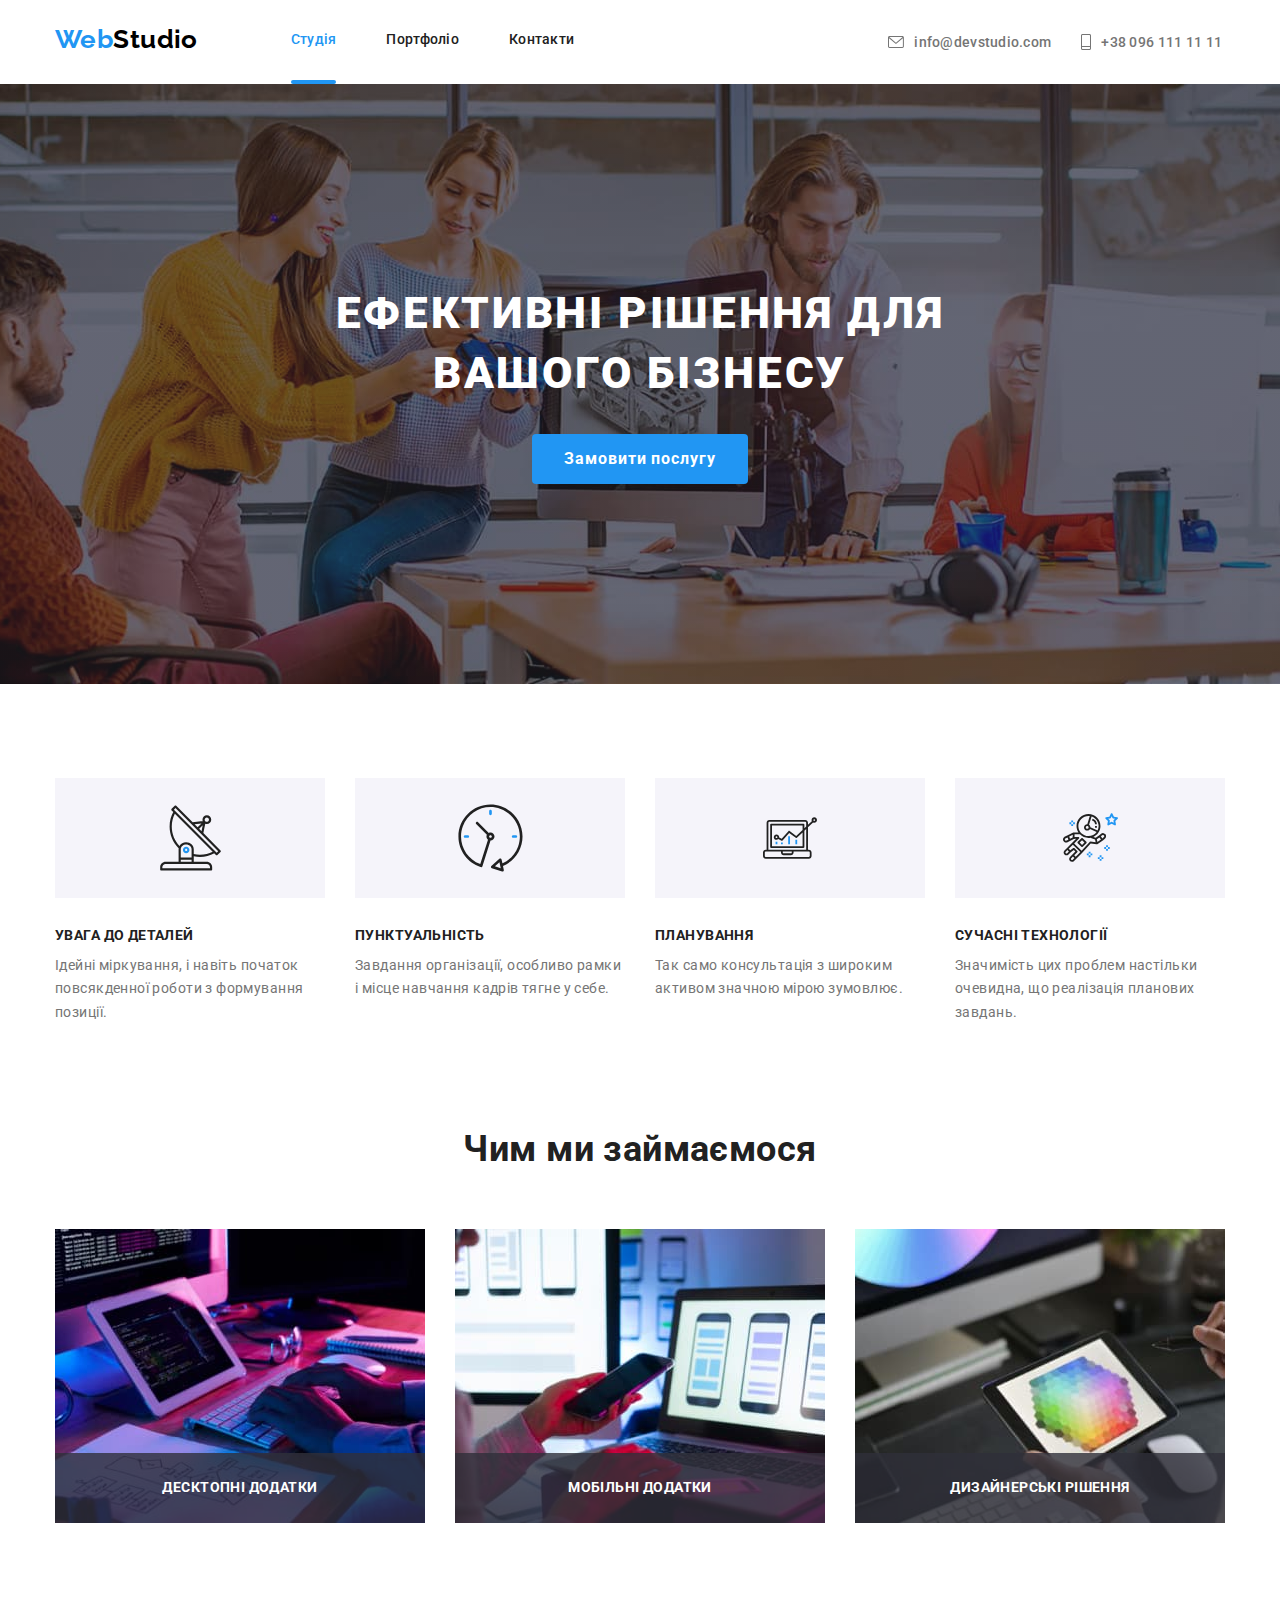
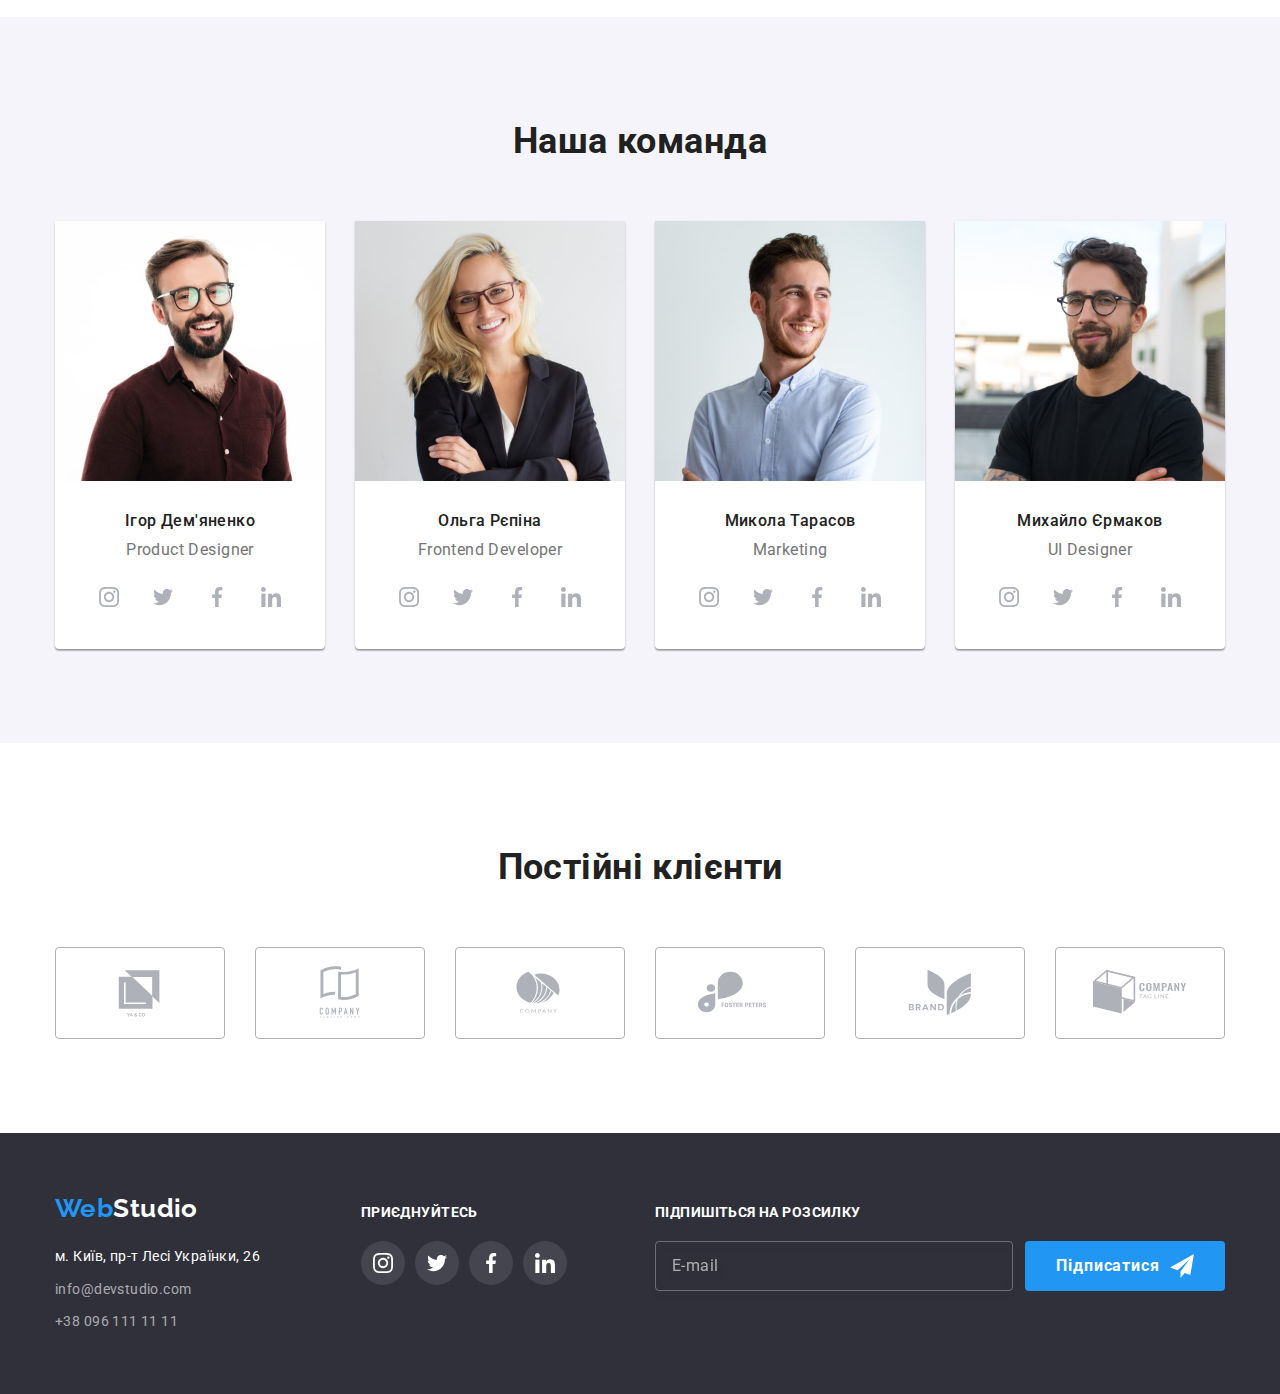
==== commit 0ae207c7: "відновлює шрифти" ====
--- a/index.html
+++ b/index.html
@@ -14,8 +14,8 @@
       rel="stylesheet"
       href="https://cdnjs.cloudflare.com/ajax/libs/modern-normalize/1.1.0/modern-normalize.min.css"
     />
-    <link rel="stylesheet" href="./css/styles.css" />
-    <link rel="stylesheet" href="/css/main.min.css" >
+    <!-- <link rel="stylesheet" href="./css/stiles.css" > -->
+    <link rel="stylesheet" href="./css/main.min.css" >
   </head>
   <body>
     <header class="header">
@@ -72,7 +72,7 @@
                   <use href="./img/symbol-defs.svg#icon-antenna"></use>
                 </svg>
               </div>
-              <h3 class="values__title">УВАГА ДО ДЕТАЛЕЙ</h3>
+              <h3 class="values__titel">УВАГА ДО ДЕТАЛЕЙ</h3>
               <p class="values__text">
                 Ідейні міркування, і навіть початок повсякденної роботи з формування позиції.
               </p>
@@ -84,7 +84,7 @@
                   <use href="./img/symbol-defs.svg#icon-clock"></use>
                 </svg>
               </div>
-              <h3 class="values__title">ПУНКТУАЛЬНІСТЬ</h3>
+              <h3 class="values__titel">ПУНКТУАЛЬНІСТЬ</h3>
               <p class="values__text">
                 Завдання організації, особливо рамки і місце навчання кадрів тягне у себе.
               </p>
